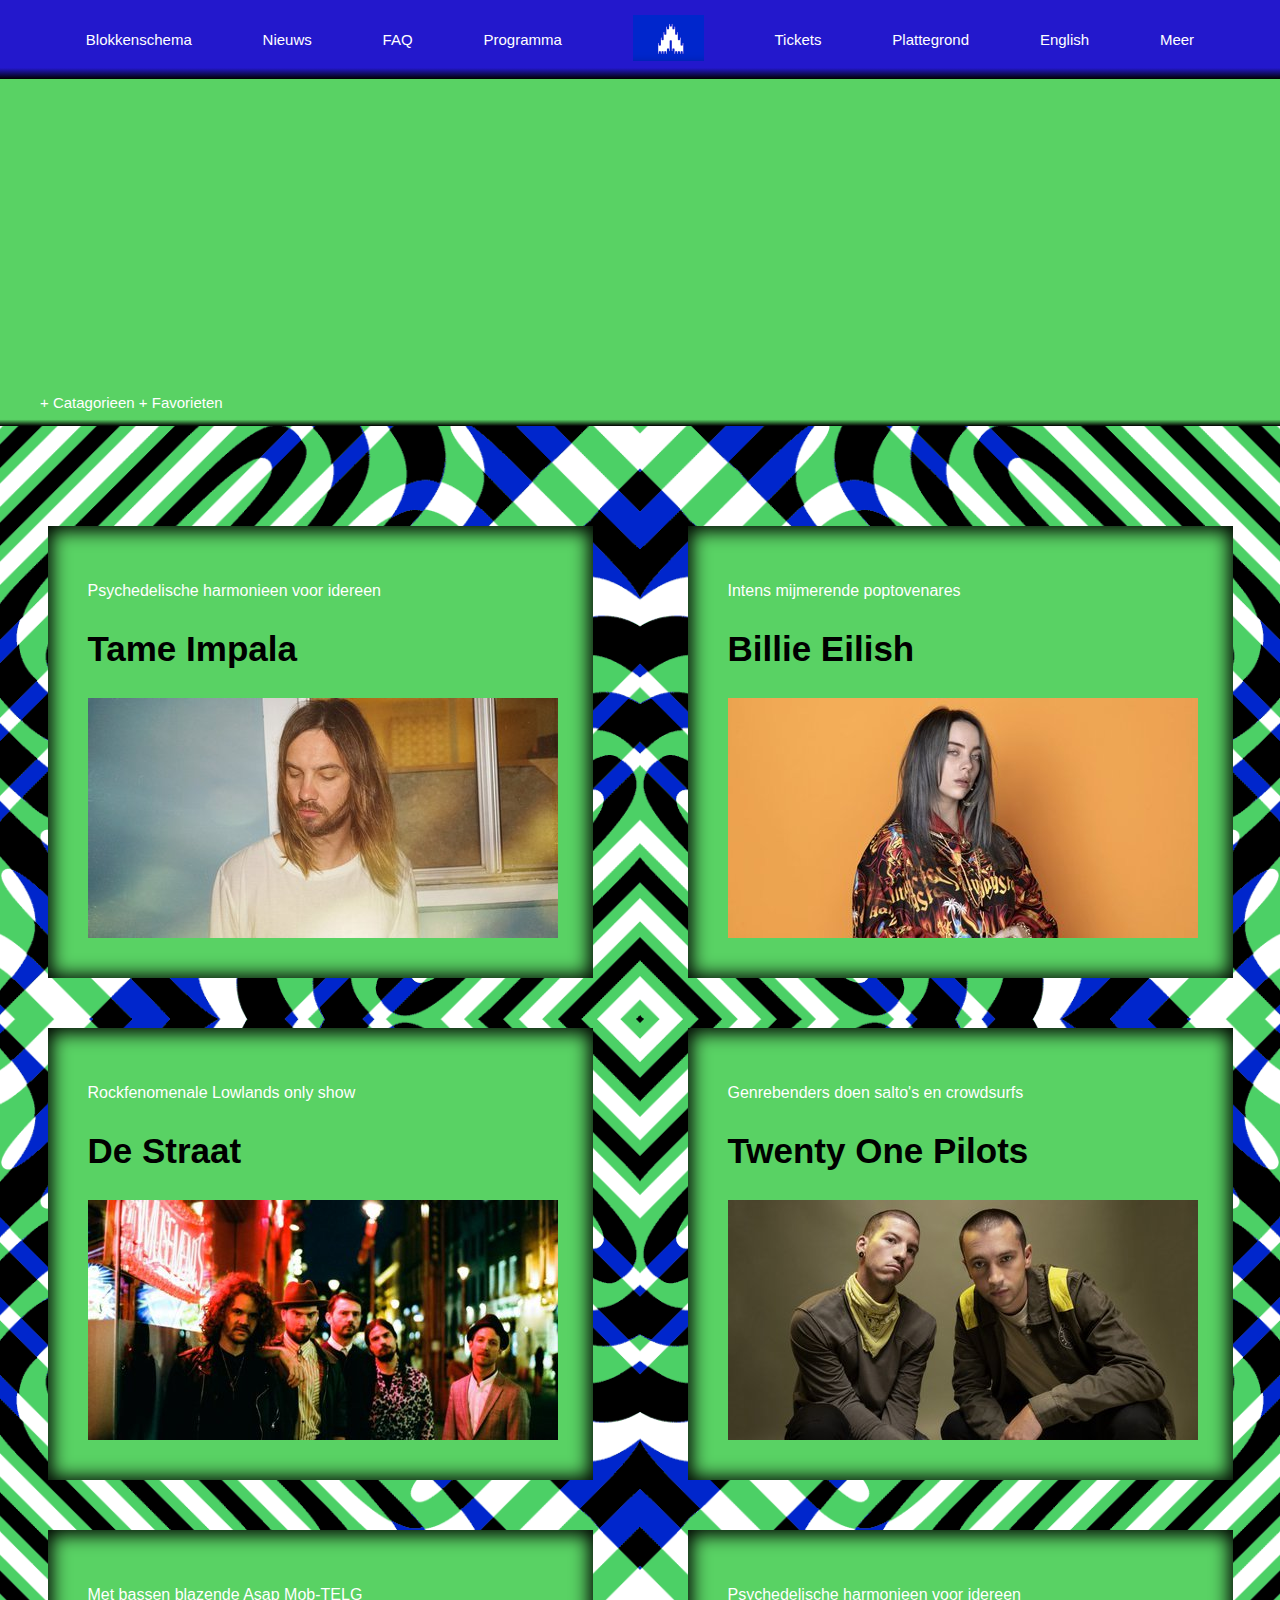
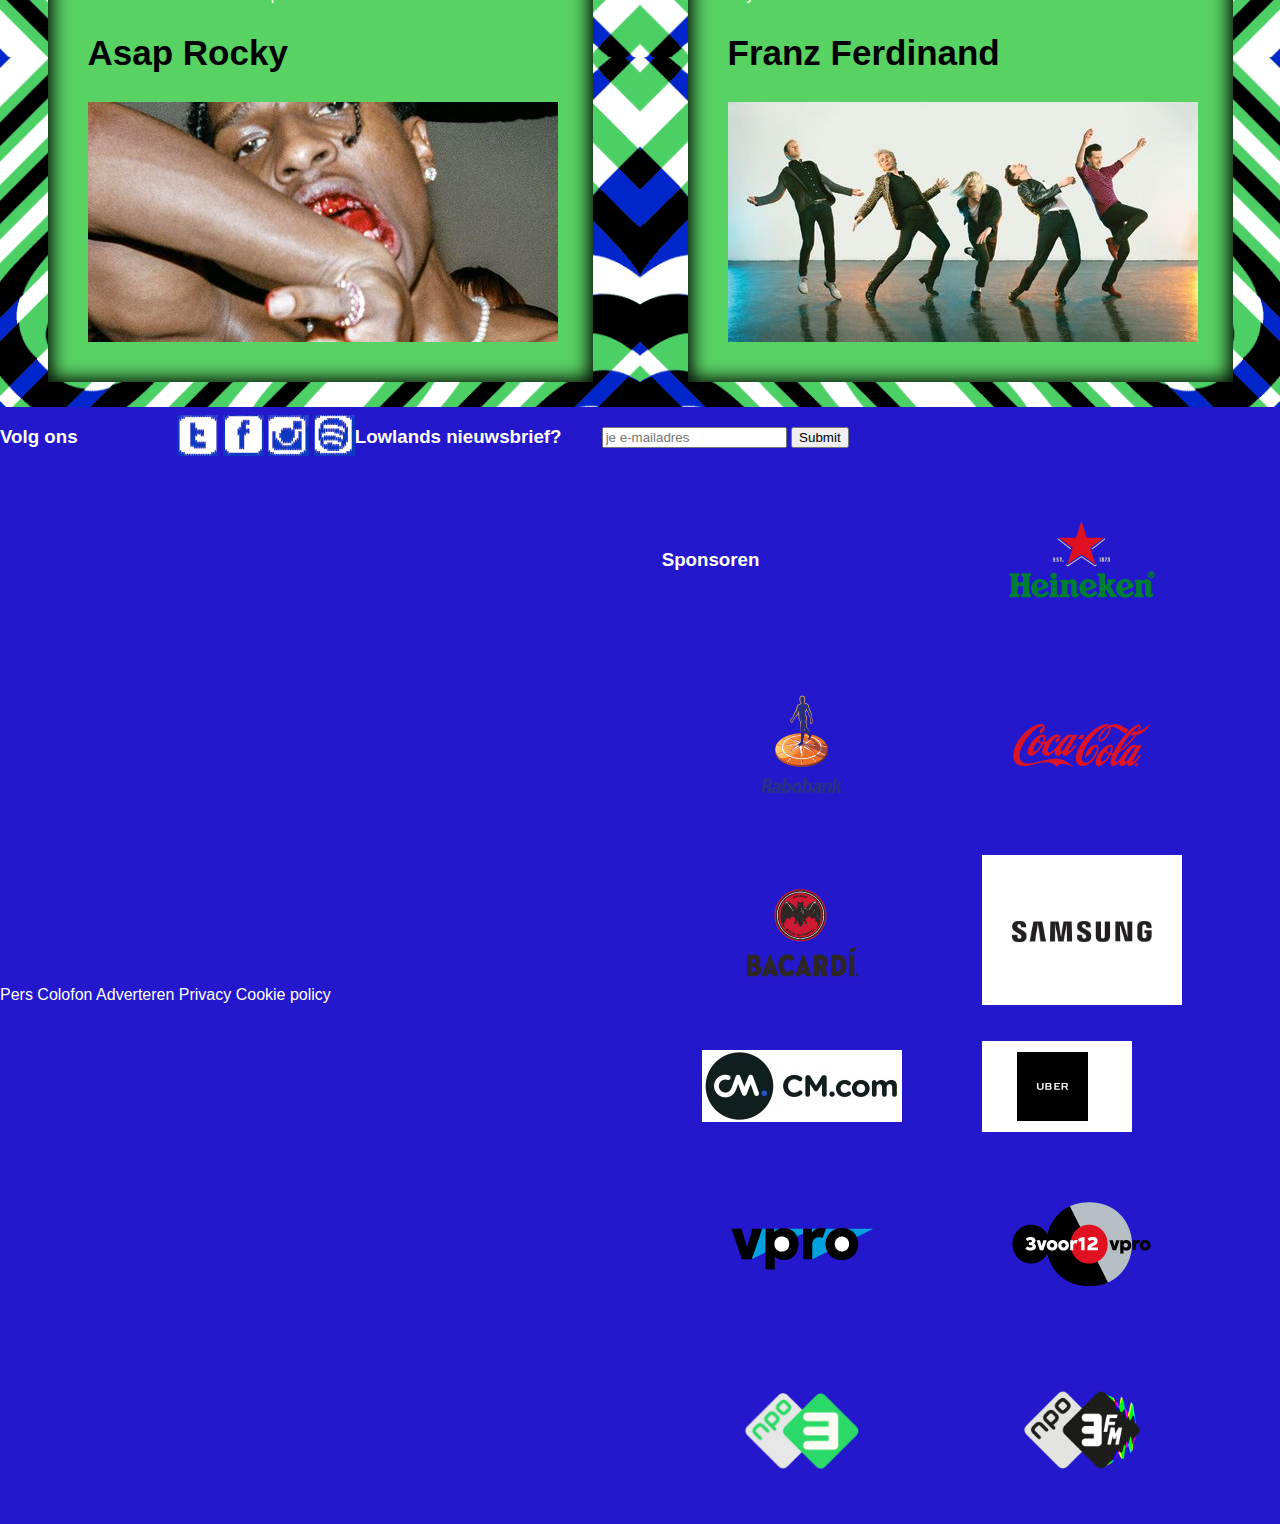
==== index.html @ 319c8a41 "Lowlands" ====
<!DOCTYPE html>
<html>

<head>
    <meta name="viewport" content="width=device=width, initial-scale=1">
    <meta charset="utf-8">
    <link rel="icon" href="../images/favicon.gif" type="image/gif" sizes="16x16">
    <title>Lowlands 2019 | Programma</title>
    <link rel="stylesheet" href="../css/style.css">
</head>

<body>
    <header>
        <nav>
            <ul>
                <li><a href="#">Blokkenschema</a></li>
                <li><a href="#">Nieuws</a></li>
                <li><a href="#">FAQ</a></li>
                <li><a href="#">Programma</a></li>
                <li><img src="../images/ding.png"></li>
                <li><a href="#">Tickets</a></li>
                <li><a href="#">Plattegrond</a></li>
                <li><a href="#">English</a></li>
                <li><a href="#">Meer</a></li>
            </ul>
        </nav>
    </header>
    <main>
        <nav>
            <ul>
                <li><a href="#">+ Catagorieen</a></li>
                <li><a href="#">+ Favorieten</a></li>
            </ul>
        </nav>
        <section>
            <!--<h1>A Artiesten</h1> !-->
            <article>
                <p>Psychedelische harmonieen voor idereen</p>
                <h2>Tame Impala</h2>
                <img src="../images/artiesten/tame_impala.jpg"><a href="#"></a>
            </article>
            <article>
                <p>Intens mijmerende poptovenares</p>
                <h2>Billie Eilish</h2>
                <img src="../images/artiesten/billy_eilish.jpg"><a href="#"></a>
            </article>
            <article>
                <p>Rockfenomenale Lowlands only show</p>
                <h2>De Straat</h2>
                <img src="../images/artiesten/de_straat.jpg"><a href="#"></a>
            </article>
            <article>
                <p>Genrebenders doen salto's en crowdsurfs</p>
                <h2>Twenty One Pilots</h2>
                <img src="../images/artiesten/twenty_one_pilots.jpg"><a href="#"></a>
            </article>
            <article>
                <p>Met bassen blazende Asap Mob-TELG</p>
                <h2>Asap Rocky</h2>
                <img src="../images/artiesten/asap_rocky.jpg"><a href="#"></a>
            </article>
            <article>
                <p>Psychedelische harmonieen voor idereen</p>
                <h2>Franz Ferdinand</h2>
                <img src="../images/artiesten/franz_ferdinand.jpg"><a href="#"></a>
            </article>
        </section>
    </main>
    </section>
    <footer>
        <section>

            <h3>Volg ons</h3>

            <nav>
                <img src="../images/twitter.png" alt="twitter link">
                <img src="../images/facebook.png" alt="facebook link">
                <img src="../images/instagram.png" alt="instagram link">
                <img src="../images/spotify.png" alt="spotify link">
            </nav>
        </section>

        <section>
            <h3>Lowlands nieuwsbrief?</h3>

            <form>
                <input type="text" placeholder="je e-mailadres">
                <input type="submit">
            </form>
        </section>

        <section>
            <nav>
                <a href="#">Pers</a>
                <a href="#">Colofon</a>
                <a href="#">Adverteren</a>
                <a href="#">Privacy</a>
                <a href="#">Cookie policy</a>
            </nav>
        </section>

        <section>

            <h3>Sponsoren</h3>

            <figure><img src="../images/sponsors/heineken.png" alt="heineken logo"></figure>
            <figure><img src="../images/sponsors/rabo.png" alt="rabobank logo"></figure>
            <figure><img src="../images/sponsors/coca_cola.png" alt="coca cola logo"></figure>
            <figure><img src="../images/sponsors/bacardi.png" alt="bacardi logo"></figure>
            <figure><img src="../images/sponsors/samsung.png" alt="samsung logo"></figure>
            <figure><img src="../images/sponsors/cm.jpg" alt="cm logo"></figure>
            <figure><img src="../images/sponsors/uber.png" alt="uber logo"></figure>
            <figure><img src="../images/sponsors/vpro.png" alt="vpro logo"></figure>
            <figure><img src="../images/sponsors/3voor12.png" alt="3voor12 logo"></figure>
            <figure><img src="../images/sponsors/npo3.png" alt="npo3 logo"></figure>
            <figure><img src="../images/sponsors/npo3fm.png" alt="npo3fm logo"></figure>
        </section>
    </footer>
</body>

</html>
---- css/style.css ----
@font-face {
    font-family: solid;
    src: url('../fonts/solid.ttf');
}

body {
    font-family: 'solid', sans-serif;
    font-weight: 300;
    margin: 0;
    background-image: url('../images/gigg.gif');
    background-size: 100%;
    background-repeat: no-repeat;
    background-color: rgb(89, 210, 100);
}

header ul {
    font-size: 15px;
    display: flex;
    align-items: center;
    justify-content: space-evenly;
    background-color: rgb(35, 24, 204);
    background: linear-gradient(0deg, rgba(0, 0, 0, 1) 0%, rgba(35, 24, 204, 1) 14%);
    padding: 1em;
    margin: 0;
    margin-bottom: 20em;
}

main nav {
    font-size: 15px;
    background-color: rgb(89, 210, 100);
    background: linear-gradient(0deg, rgba(0, 0, 0, 1) 0%, rgb(89, 210, 100) 14%);
    display: flex;
    align-items: center;
    margin-bottom: 5em;

}


main a:hover {
    color: rgb(35, 24, 204);
}

a {
    color: white;
    text-decoration: none;
}

a:hover {
    color: rgb(89, 210, 100)
}

li {
    display: inline-block;
}

main {
    background-image: url(../images/background-section.png);
    background-size: 100%;
    background-repeat: repeat;
}

section {
    display: grid;
    grid-template-columns: 3fr 3fr;
    align-items: center;

}

article {
    flex: 30%;
    background-color: rgb(89, 210, 100);
    box-shadow: inset 0px 1px 18px 4px rgba(0, 0, 0, 1);
    padding: 40px 105px 40px 40px;
    margin: 25px auto;
    max-width: 400px;
}

article p {
    color: white;
}

article h2 {
    font-size: 35px;
}

article:hover {
    background-color: rgb(35, 24, 204);
    background-size: 400%;
    background-repeat: no-repeat;
    color: red;
}

section article img {
    max-width: 500px;
    display: flex;
    align-items: flex-start;
}

footer {
    background-color: rgb(35, 24, 204);
    display: flex;
    align-items: center;
    flex-wrap: wrap;
    color: white;
}
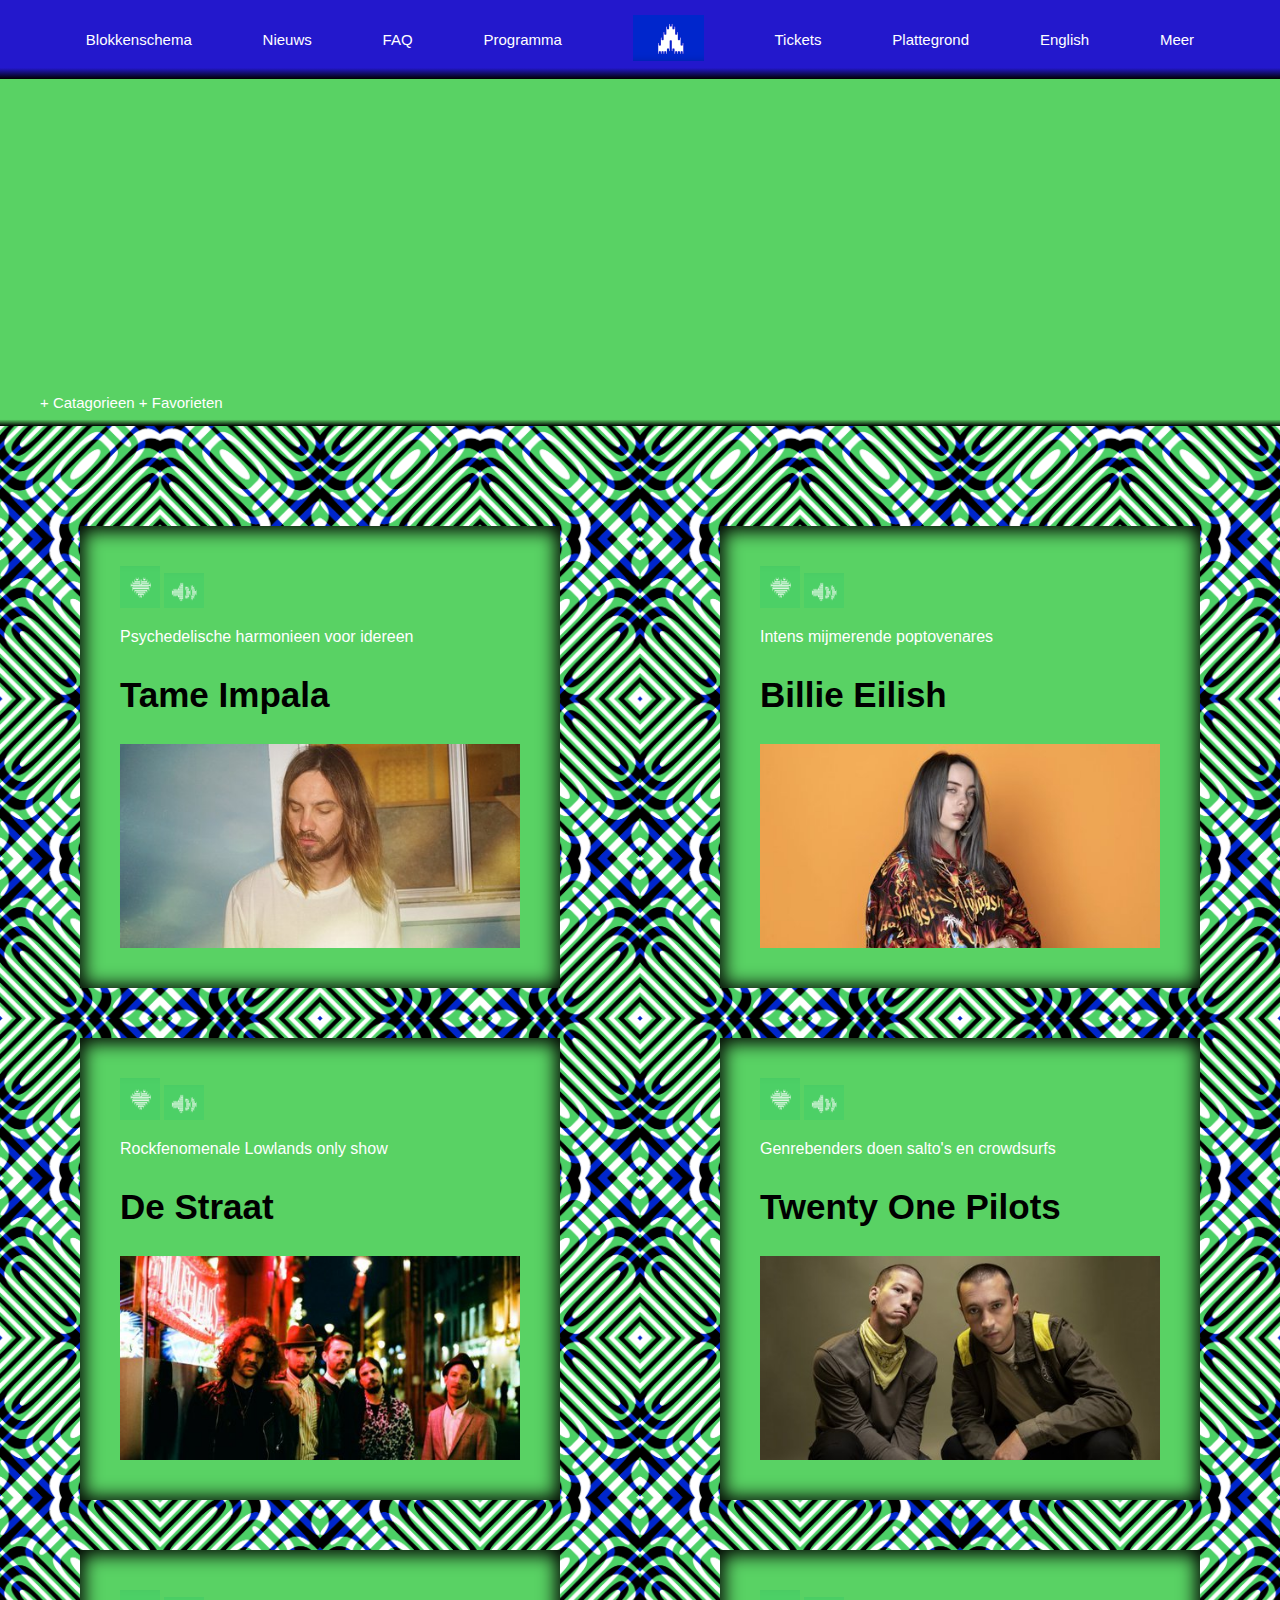
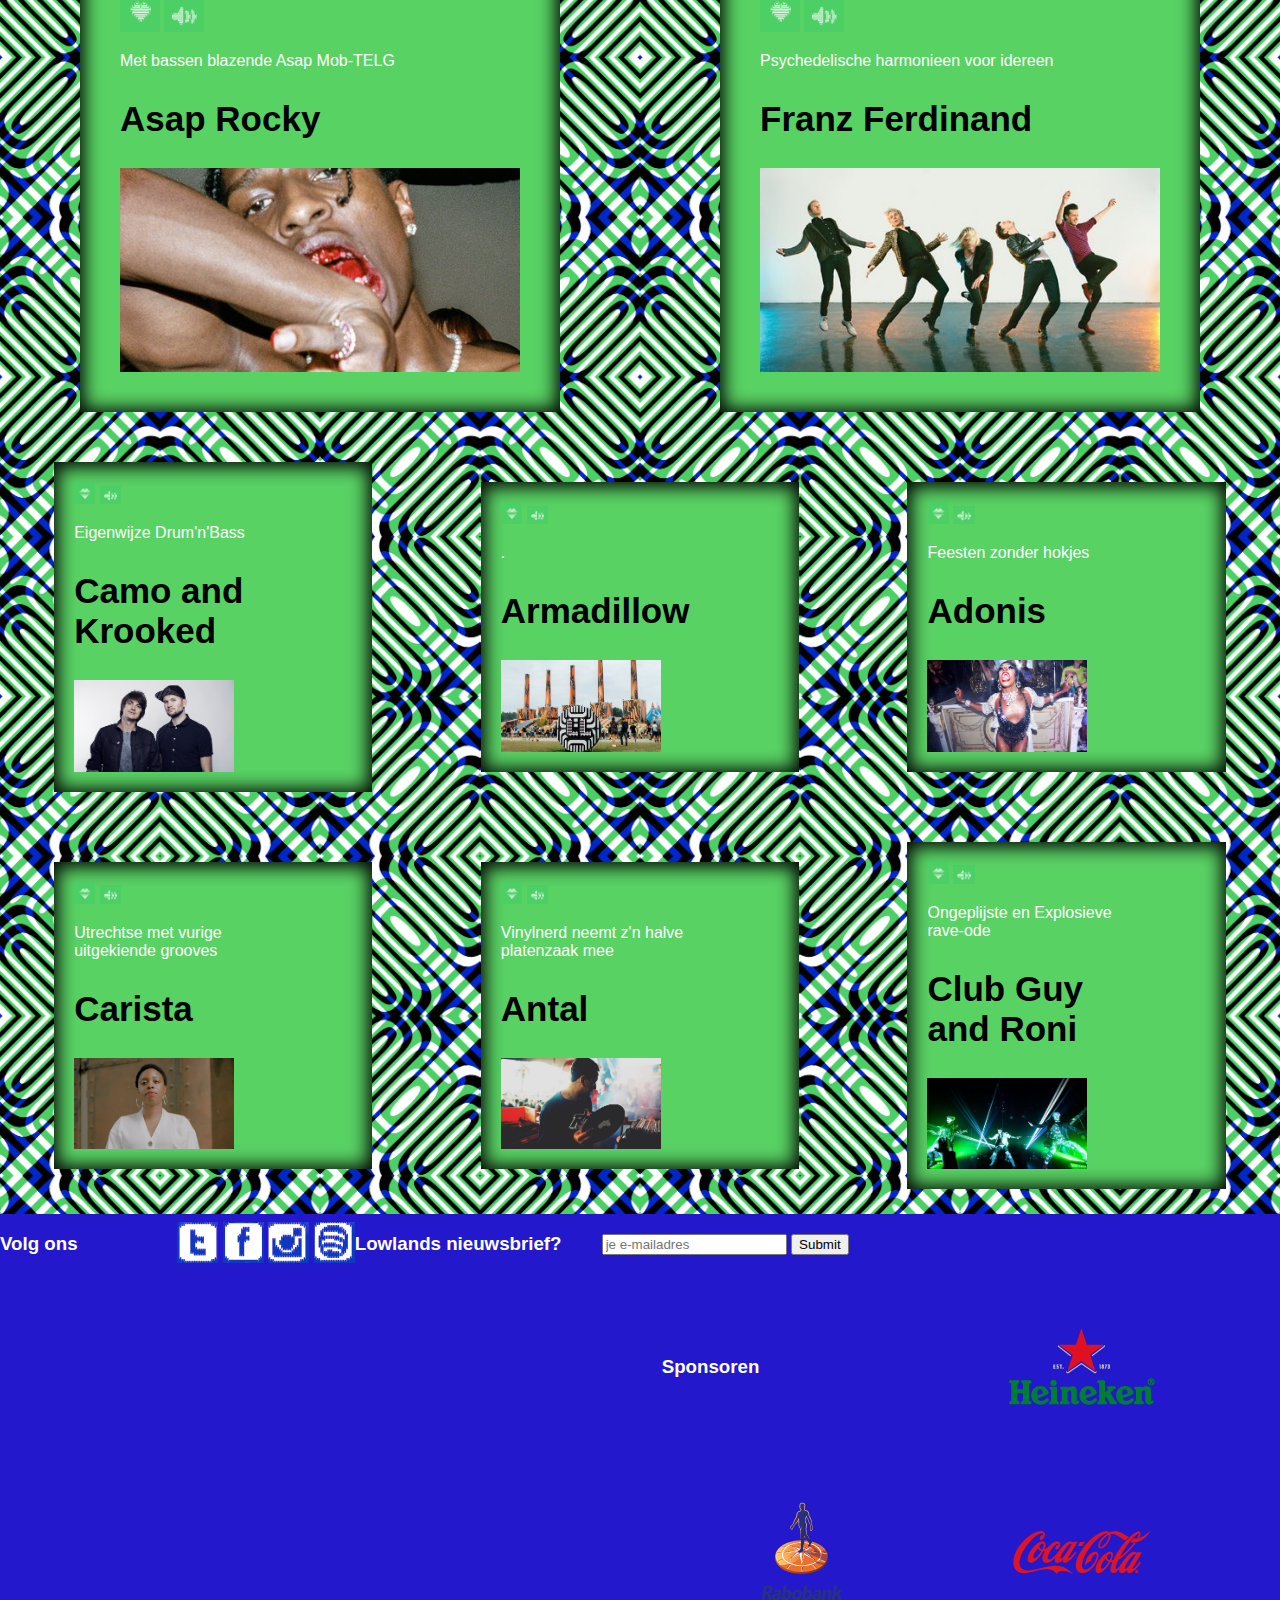
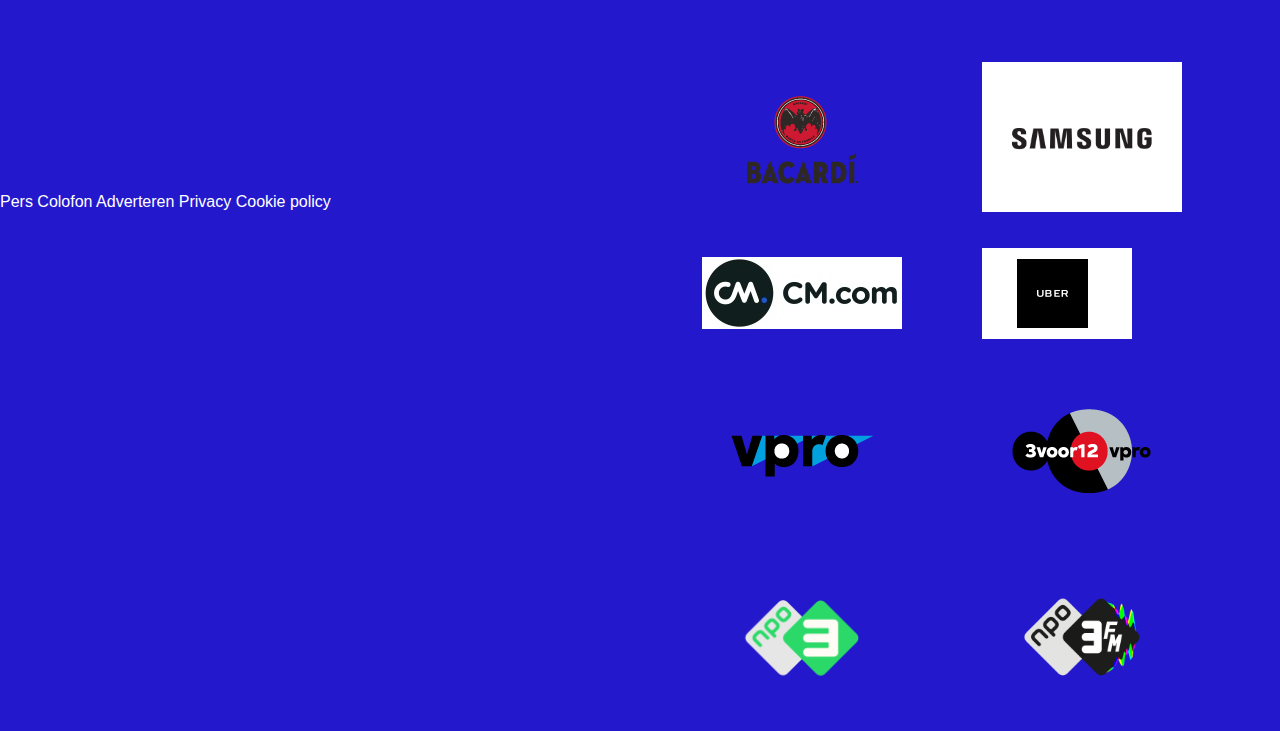
==== commit 0589deff: "lowlands" ====
--- a/index.html
+++ b/index.html
@@ -1,5 +1,5 @@
 <!DOCTYPE html>
-<html>
+<html lang="nl">
 
 <head>
     <meta name="viewport" content="width=device=width, initial-scale=1">
@@ -17,7 +17,7 @@
                 <li><a href="#">Nieuws</a></li>
                 <li><a href="#">FAQ</a></li>
                 <li><a href="#">Programma</a></li>
-                <li><img src="../images/ding.png"></li>
+                <li><img src="../images/ding.png" alt="home button"></li>
                 <li><a href="#">Tickets</a></li>
                 <li><a href="#">Plattegrond</a></li>
                 <li><a href="#">English</a></li>
@@ -35,38 +35,94 @@
         <section>
             <!--<h1>A Artiesten</h1> !-->
             <article>
+                <img class="icoon" src="../images/hartje.png" alt="favorieten icoon">
+                <img class="icoon_muziek" src="../images/volume.png" alt="volume icoon">
                 <p>Psychedelische harmonieen voor idereen</p>
                 <h2>Tame Impala</h2>
-                <img src="../images/artiesten/tame_impala.jpg"><a href="#"></a>
+                <img class="programma_img" src="../images/artiesten/tame_impala.jpg" alt="Tame Impala"><a href="#"></a>
             </article>
             <article>
+                <img class="icoon" src="../images/hartje.png" alt="favorieten icoon">
+                <img class="icoon_muziek" src="../images/volume.png" alt="volume icoon">
                 <p>Intens mijmerende poptovenares</p>
                 <h2>Billie Eilish</h2>
-                <img src="../images/artiesten/billy_eilish.jpg"><a href="#"></a>
+                <img class="programma_img" src="../images/artiesten/billy_eilish.jpg" alt="Billie Eilish"><a href="#"></a>
             </article>
             <article>
+                <img class="icoon" src="../images/hartje.png" alt="favorieten icoon">
+                <img class="icoon_muziek" src="../images/volume.png" alt="volume icoon">
                 <p>Rockfenomenale Lowlands only show</p>
                 <h2>De Straat</h2>
-                <img src="../images/artiesten/de_straat.jpg"><a href="#"></a>
+                <img class="programma_img" src="../images/artiesten/de_straat.jpg" alt="De Straat"><a href="#"></a>
             </article>
             <article>
+                <img class="icoon" src="../images/hartje.png" alt="favorieten icoon">
+                <img class="icoon_muziek" src="../images/volume.png" alt="volume icoon">
                 <p>Genrebenders doen salto's en crowdsurfs</p>
                 <h2>Twenty One Pilots</h2>
-                <img src="../images/artiesten/twenty_one_pilots.jpg"><a href="#"></a>
+                <img class="programma_img" src="../images/artiesten/twenty_one_pilots.jpg" alt="21 Pilots"><a href="#"></a>
             </article>
             <article>
+                <img class="icoon" src="../images/hartje.png" alt="favorieten icoon">
+                <img class="icoon_muziek" src="../images/volume.png" alt="volume icoon">
                 <p>Met bassen blazende Asap Mob-TELG</p>
                 <h2>Asap Rocky</h2>
-                <img src="../images/artiesten/asap_rocky.jpg"><a href="#"></a>
+                <img class="programma_img" src="../images/artiesten/asap_rocky.jpg" alt="Asap Rocky"><a href="#"></a>
             </article>
             <article>
+                <img class="icoon" src="../images/hartje.png" alt="favorieten icoon">
+                <img class="icoon_muziek" src="../images/volume.png" alt="volume icoon">
                 <p>Psychedelische harmonieen voor idereen</p>
                 <h2>Franz Ferdinand</h2>
-                <img src="../images/artiesten/franz_ferdinand.jpg"><a href="#"></a>
+                <img class="programma_img" src="../images/artiesten/franz_ferdinand.jpg" alt="Franz Ferdinand"><a href="#"></a>
+            </article>
+        </section>
+
+        <section class="section2">
+            <article class="artiesten2">
+                <img class="icoon" src="../images/hartje.png" alt="favorieten icoon">
+                <img class="icoon_muziek" src="../images/volume.png" alt="volume icoon">
+                <p>Eigenwijze Drum'n'Bass</p>
+                <h2>Camo and Krooked</h2>
+                <img class="programma_img2" src="../images/artiesten/download.jpg" alt="Camo and Krooked"><a href="#"></a>
+            </article>
+            <article class="artiesten2">
+                <img class="icoon" src="../images/hartje.png" alt="favorieten icoon">
+                <img class="icoon_muziek" src="../images/volume.png" alt="volume icoon">
+                <p>.</p>
+                <h2>Armadillow</h2>
+                <img class="programma_img2" src="../images/artiesten/download%20copy%202.jpg" alt="Armadillow"><a href="#"></a>
+            </article>
+            <article class="artiesten2">
+                <img class="icoon" src="../images/hartje.png" alt="favorieten icoon">
+                <img class="icoon_muziek" src="../images/volume.png" alt="volume icoon">
+                <p>Feesten zonder hokjes</p>
+                <h2>Adonis</h2>
+                <img class="programma_img2" src="../images/artiesten/download%20copy%203.jpg" alt="Adonis"><a href="#"></a>
+            </article>
+            <article class="artiesten2">
+                <img class="icoon" src="../images/hartje.png" alt="favorieten icoon">
+                <img class="icoon_muziek" src="../images/volume.png" alt="volume icoon">
+                <p>Utrechtse met vurige uitgekiende grooves</p>
+                <h2>Carista</h2>
+                <img class="programma_img2" src="../images/artiesten/download%20copy%204.jpg" alt="Carista"><a href="#"></a>
+            </article>
+            <article class="artiesten2">
+                <img class="icoon" src="../images/hartje.png" alt="favorieten icoon">
+                <img class="icoon_muziek" src="../images/volume.png" alt="volume icoon">
+                <p>Vinylnerd neemt z'n halve platenzaak mee</p>
+                <h2>Antal</h2>
+                <img class="programma_img2" src="../images/artiesten/download%20copy.jpg" alt="Antal"><a href="#"></a>
+            </article>
+            <article class="artiesten2">
+                <img class="icoon" src="../images/hartje.png" alt="favorieten icoon">
+                <img class="icoon_muziek" src="../images/volume.png" alt="volume icoon">
+                <p>Ongeplijste en Explosieve rave-ode</p>
+                <h2>Club Guy and Roni</h2>
+                <img class="programma_img2" src="../images/artiesten/download-1.jpg" alt="Club guy and Roni"><a href="#"></a>
             </article>
         </section>
     </main>
-    </section>
     <footer>
         <section>
 
--- a/css/style.css
+++ b/css/style.css
@@ -55,7 +55,7 @@
 
 main {
     background-image: url(../images/background-section.png);
-    background-size: 100%;
+    background-size: 25%;
     background-repeat: repeat;
 }
 
@@ -70,7 +70,7 @@
     flex: 30%;
     background-color: rgb(89, 210, 100);
     box-shadow: inset 0px 1px 18px 4px rgba(0, 0, 0, 1);
-    padding: 40px 105px 40px 40px;
+    padding: 40px 40px 40px 40px;
     margin: 25px auto;
     max-width: 400px;
 }
@@ -90,10 +90,39 @@
     color: red;
 }
 
-section article img {
-    max-width: 500px;
+.programma_img {
+    max-width: 100%;
     display: flex;
     align-items: flex-start;
+}
+
+.icoon {
+    max-width: 10%
+}
+
+.icoon_muziek {
+    max-width: 10%;
+}
+
+.section2 {
+    display: grid;
+    grid-template-columns: 2fr 2fr 2fr;
+    align-items: center;
+}
+
+.artiesten2 {
+    flex: 30%;
+    background-color: rgb(89, 210, 100);
+    box-shadow: inset 0px 1px 18px 4px rgba(0, 0, 0, 1);
+    padding: 20px 85px 20px 20px;
+    margin: 25px auto;
+    max-width: 50%;
+}
+
+.programma_img2 {
+    max-width: 75%;
+    display: flex;
+    align-items: center;
 }
 
 footer {
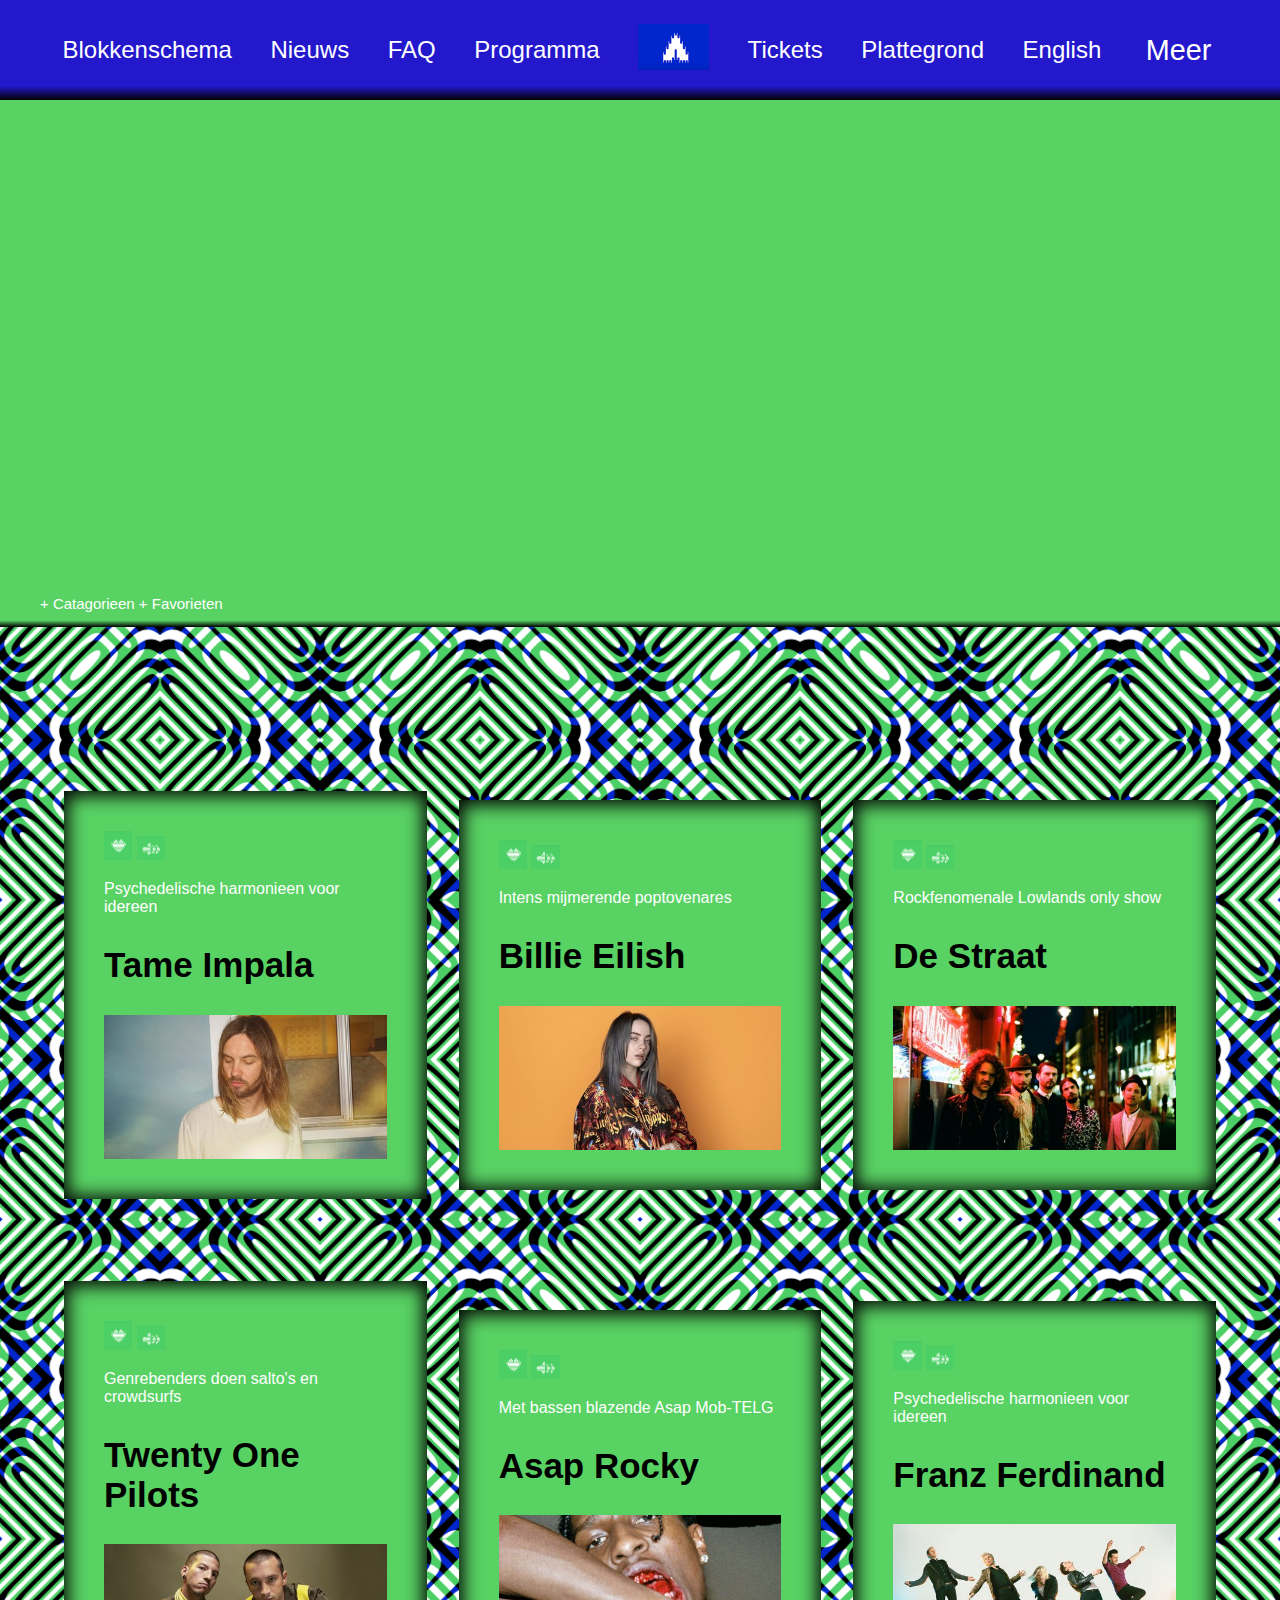
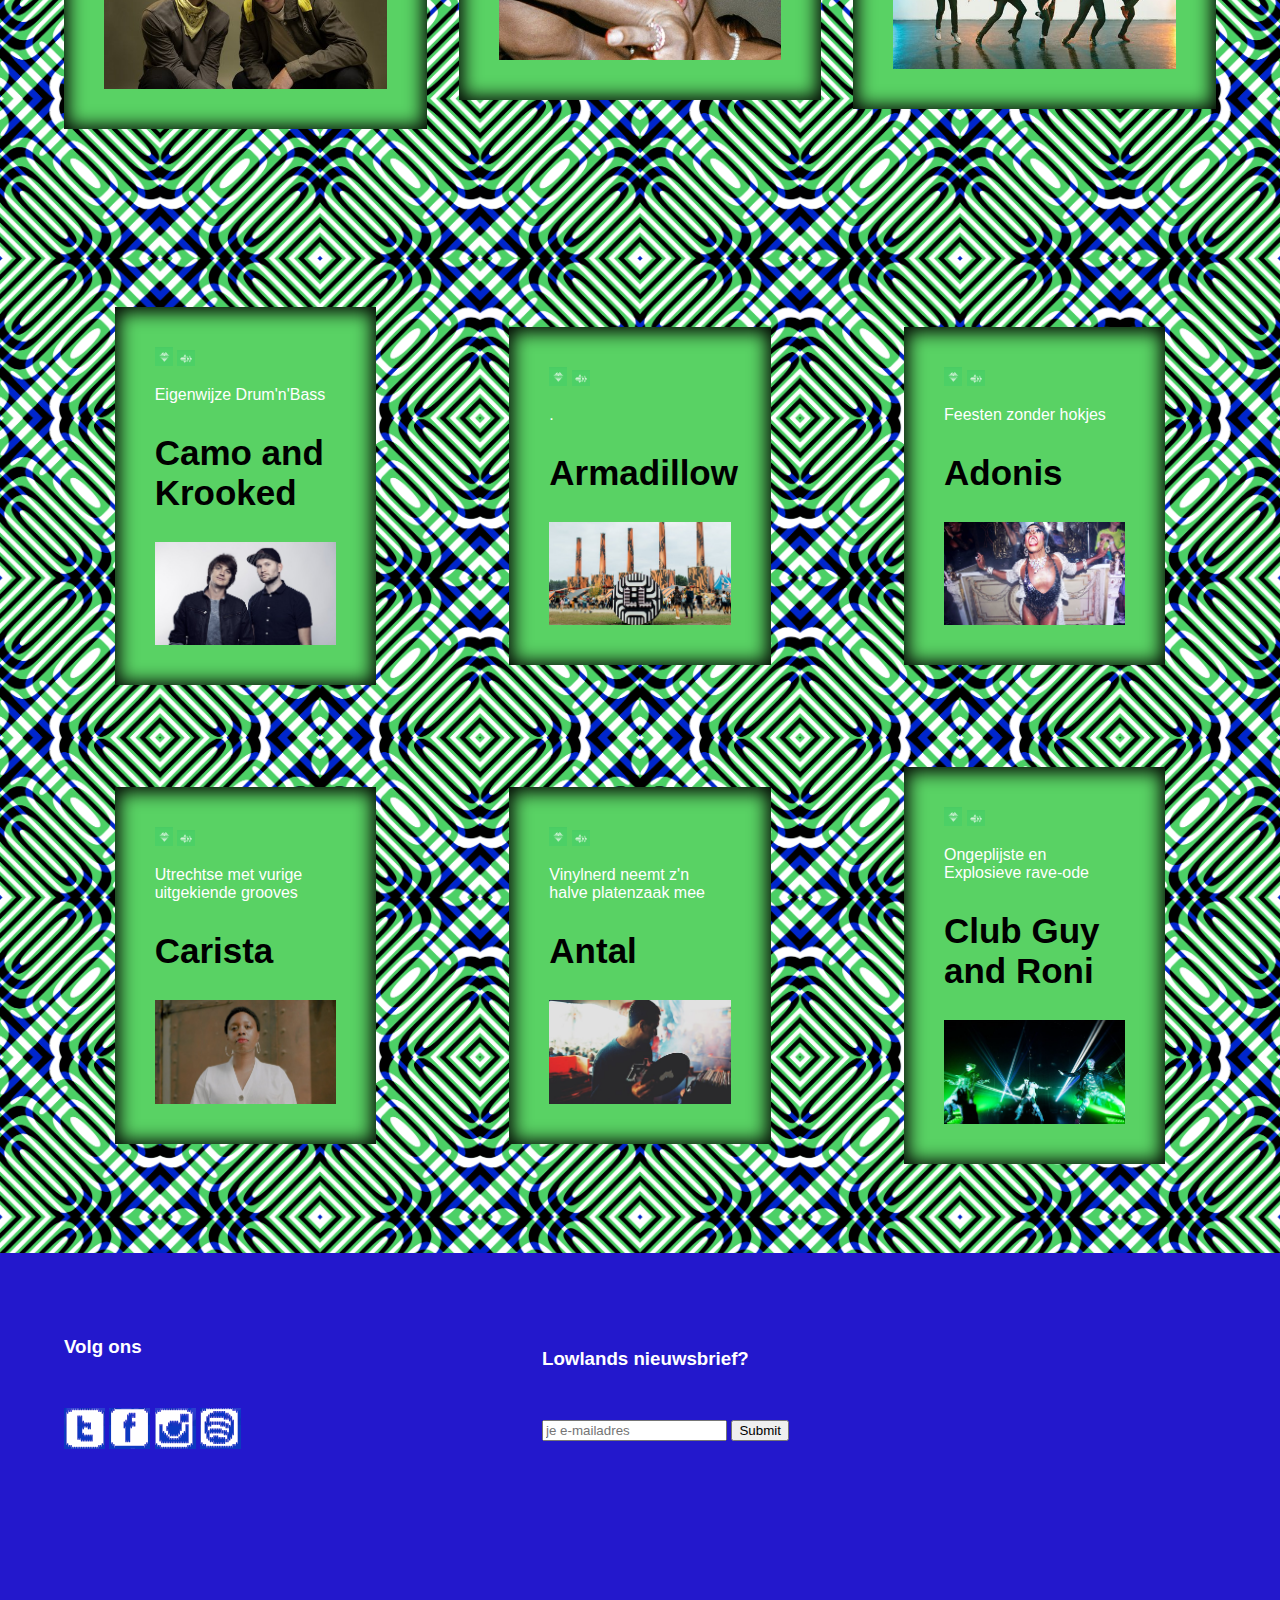
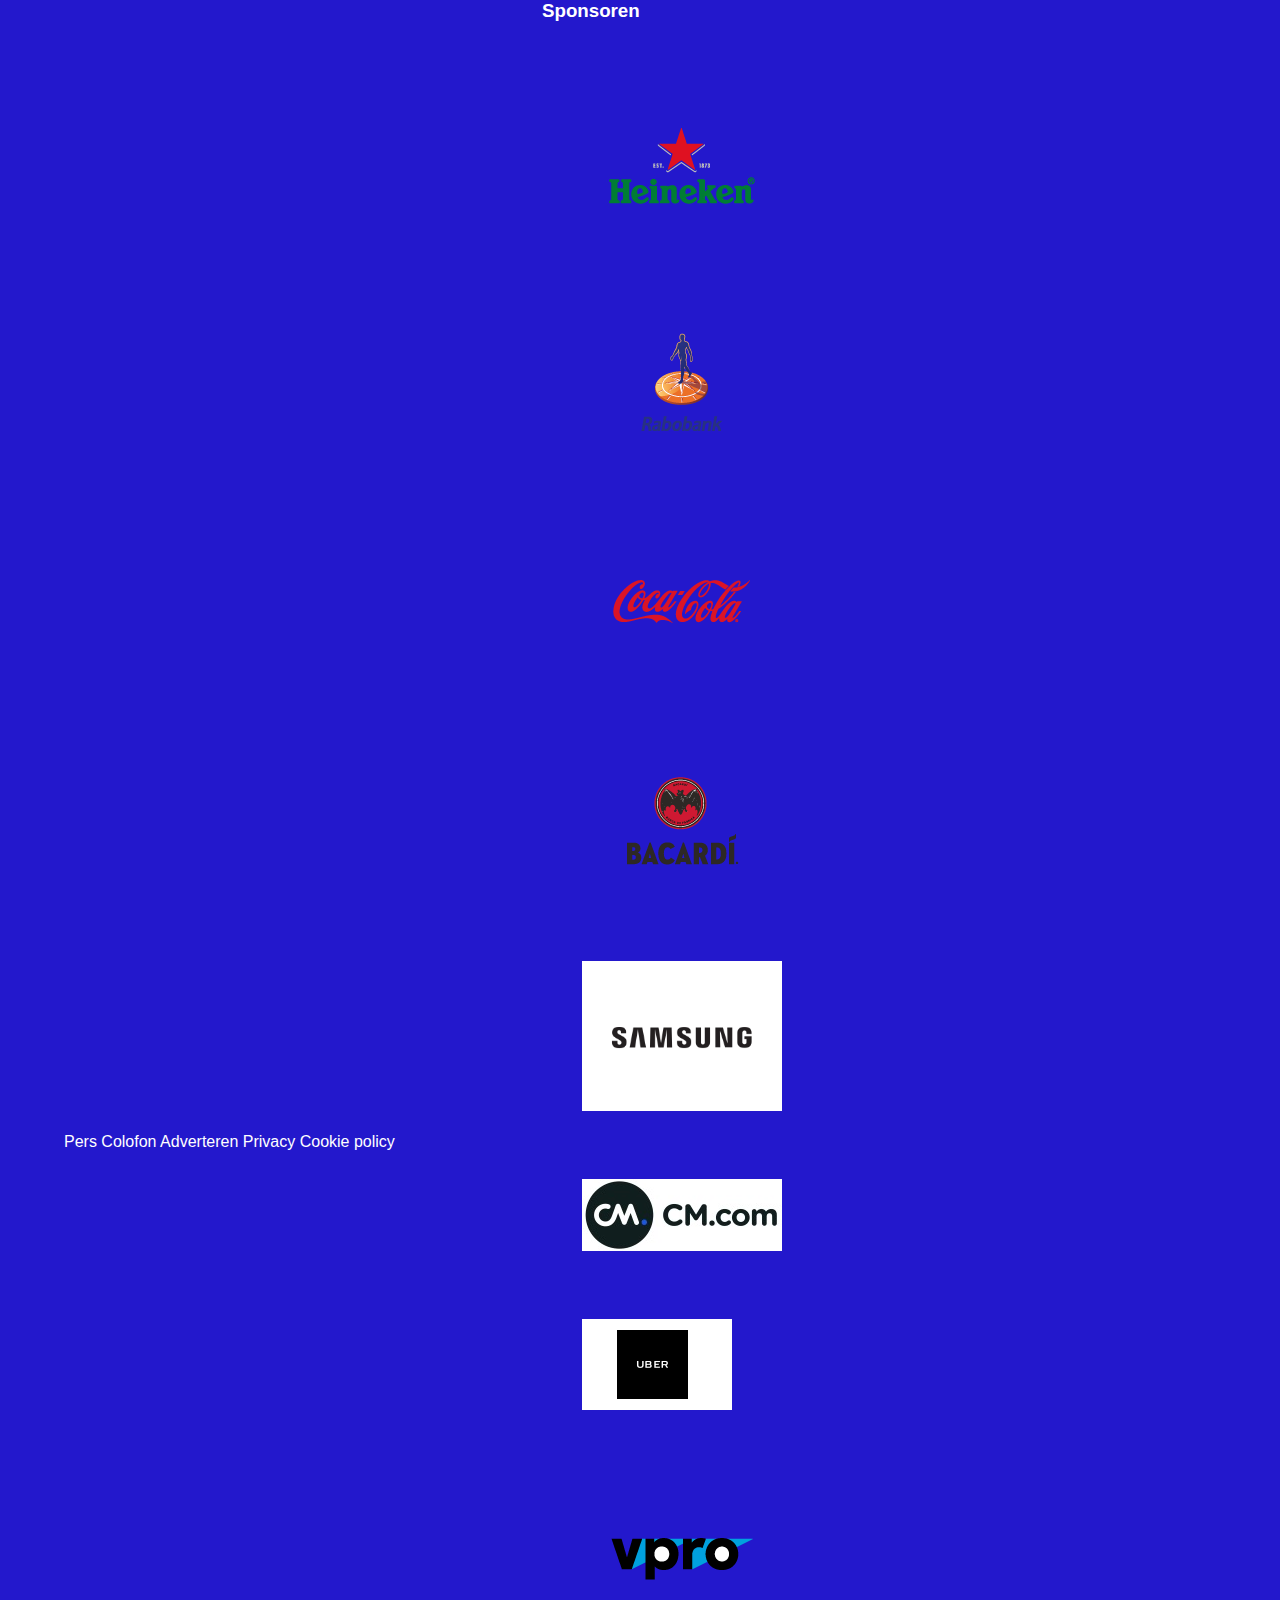
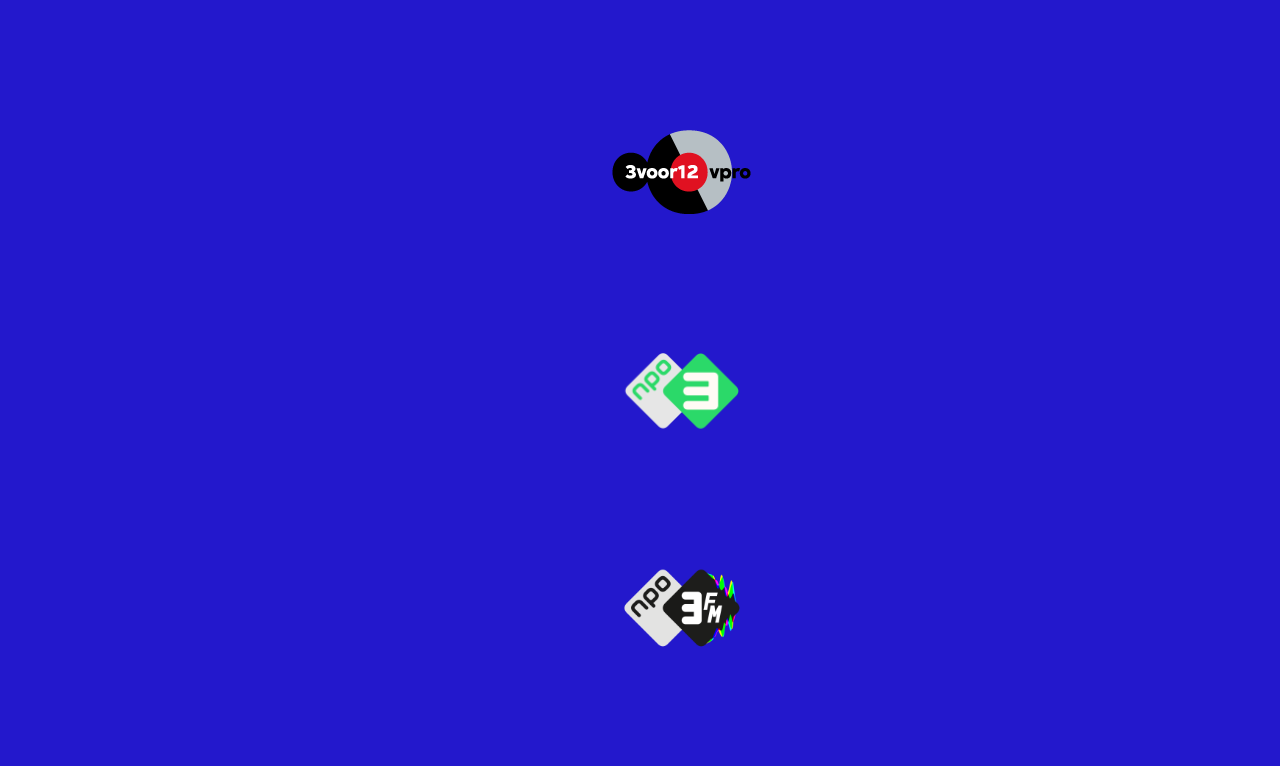
==== commit 1742a88d: "gud" ====
--- a/index.html
+++ b/index.html
@@ -21,7 +21,19 @@
                 <li><a href="#">Tickets</a></li>
                 <li><a href="#">Plattegrond</a></li>
                 <li><a href="#">English</a></li>
-                <li><a href="#">Meer</a></li>
+                <button id="mobile_btn">Meer</button>
+            </ul>
+        </nav>
+        <nav>
+            <ul>
+                <li><a href="#">Achtergrond</a></li>
+                <li><a href="#">Grean and Clean</a></li>
+                <li><a href="#">Over Lowlands</a></li>
+                <p>Blijf op de hoogte!</p>
+                <li><img src="../images/twitter.png" alt="twitter button"></li>
+                <li><img src="../images/facebook.png" alt="facebook button"></li>
+                <li><img src="../images/instagram.png" alt="instagram button"></li>
+                <li><img src="../images/spotify.png" alt="spotify button"></li>
             </ul>
         </nav>
     </header>
@@ -152,6 +164,7 @@
                 <a href="#">Adverteren</a>
                 <a href="#">Privacy</a>
                 <a href="#">Cookie policy</a>
+
             </nav>
         </section>
 
@@ -172,6 +185,7 @@
             <figure><img src="../images/sponsors/npo3fm.png" alt="npo3fm logo"></figure>
         </section>
     </footer>
+    <script src="../js/script.js"></script>
 </body>
 
 </html>
--- a/css/style.css
+++ b/css/style.css
@@ -13,8 +13,8 @@
     background-color: rgb(89, 210, 100);
 }
 
-header ul {
-    font-size: 15px;
+header nav:nth-child(1) ul {
+    font-size: 1.5em;
     display: flex;
     align-items: center;
     justify-content: space-evenly;
@@ -40,13 +40,23 @@
     color: rgb(35, 24, 204);
 }
 
+nav p {
+    color: white;
+    font-size: 30px
+}
+
 a {
     color: white;
     text-decoration: none;
 }
 
 a:hover {
-    color: rgb(89, 210, 100)
+    color: rgb(89, 210, 100);
+
+}
+
+button:hover {
+    color: rgb(89, 210, 100);
 }
 
 li {
@@ -61,9 +71,10 @@
 
 section {
     display: grid;
-    grid-template-columns: 3fr 3fr;
+    grid-template-columns: repeat(auto-fill, minmax(350px, 3fr));
     align-items: center;
-
+    grid-gap: 2em;
+    padding: 5vw;
 }
 
 article {
@@ -106,7 +117,7 @@
 
 .section2 {
     display: grid;
-    grid-template-columns: 2fr 2fr 2fr;
+    grid-template-columns: repeat(auto-fill, minmax(350px, 3fr));
     align-items: center;
 }
 
@@ -114,13 +125,13 @@
     flex: 30%;
     background-color: rgb(89, 210, 100);
     box-shadow: inset 0px 1px 18px 4px rgba(0, 0, 0, 1);
-    padding: 20px 85px 20px 20px;
+    padding: 40px;
     margin: 25px auto;
     max-width: 50%;
 }
 
 .programma_img2 {
-    max-width: 75%;
+    max-width: 100%;
     display: flex;
     align-items: center;
 }
@@ -132,3 +143,50 @@
     flex-wrap: wrap;
     color: white;
 }
+
+
+header nav:nth-child(2) {
+    display: flex;
+    align-items: center;
+    text-align: center;
+    flex-direction: column;
+    background-color: mediumblue;
+    height: 100vh;
+    width: 100vw;
+    position: absolute;
+    top: 0;
+    opacity: 0;
+    z-index: -1;
+}
+
+header nav:nth-child(2).show {
+    opacity: 0.9;
+    z-index: 999;
+}
+
+header nav:nth-child(2) ul {
+    margin-top: 10%;
+    display: flex;
+    flex-direction: column;
+}
+
+header nav:nth-child(2) li {
+
+    font-size: 4em;
+}
+
+
+
+header nav button {
+    font-family: 'solid', sans-serif;
+    background-color: Transparent;
+    background-repeat: no-repeat;
+    border: none;
+    font-size: 1.2em;
+    color: white;
+}
+
+#mobile_btn {
+    position: relative;
+    z-index: 999999;
+}
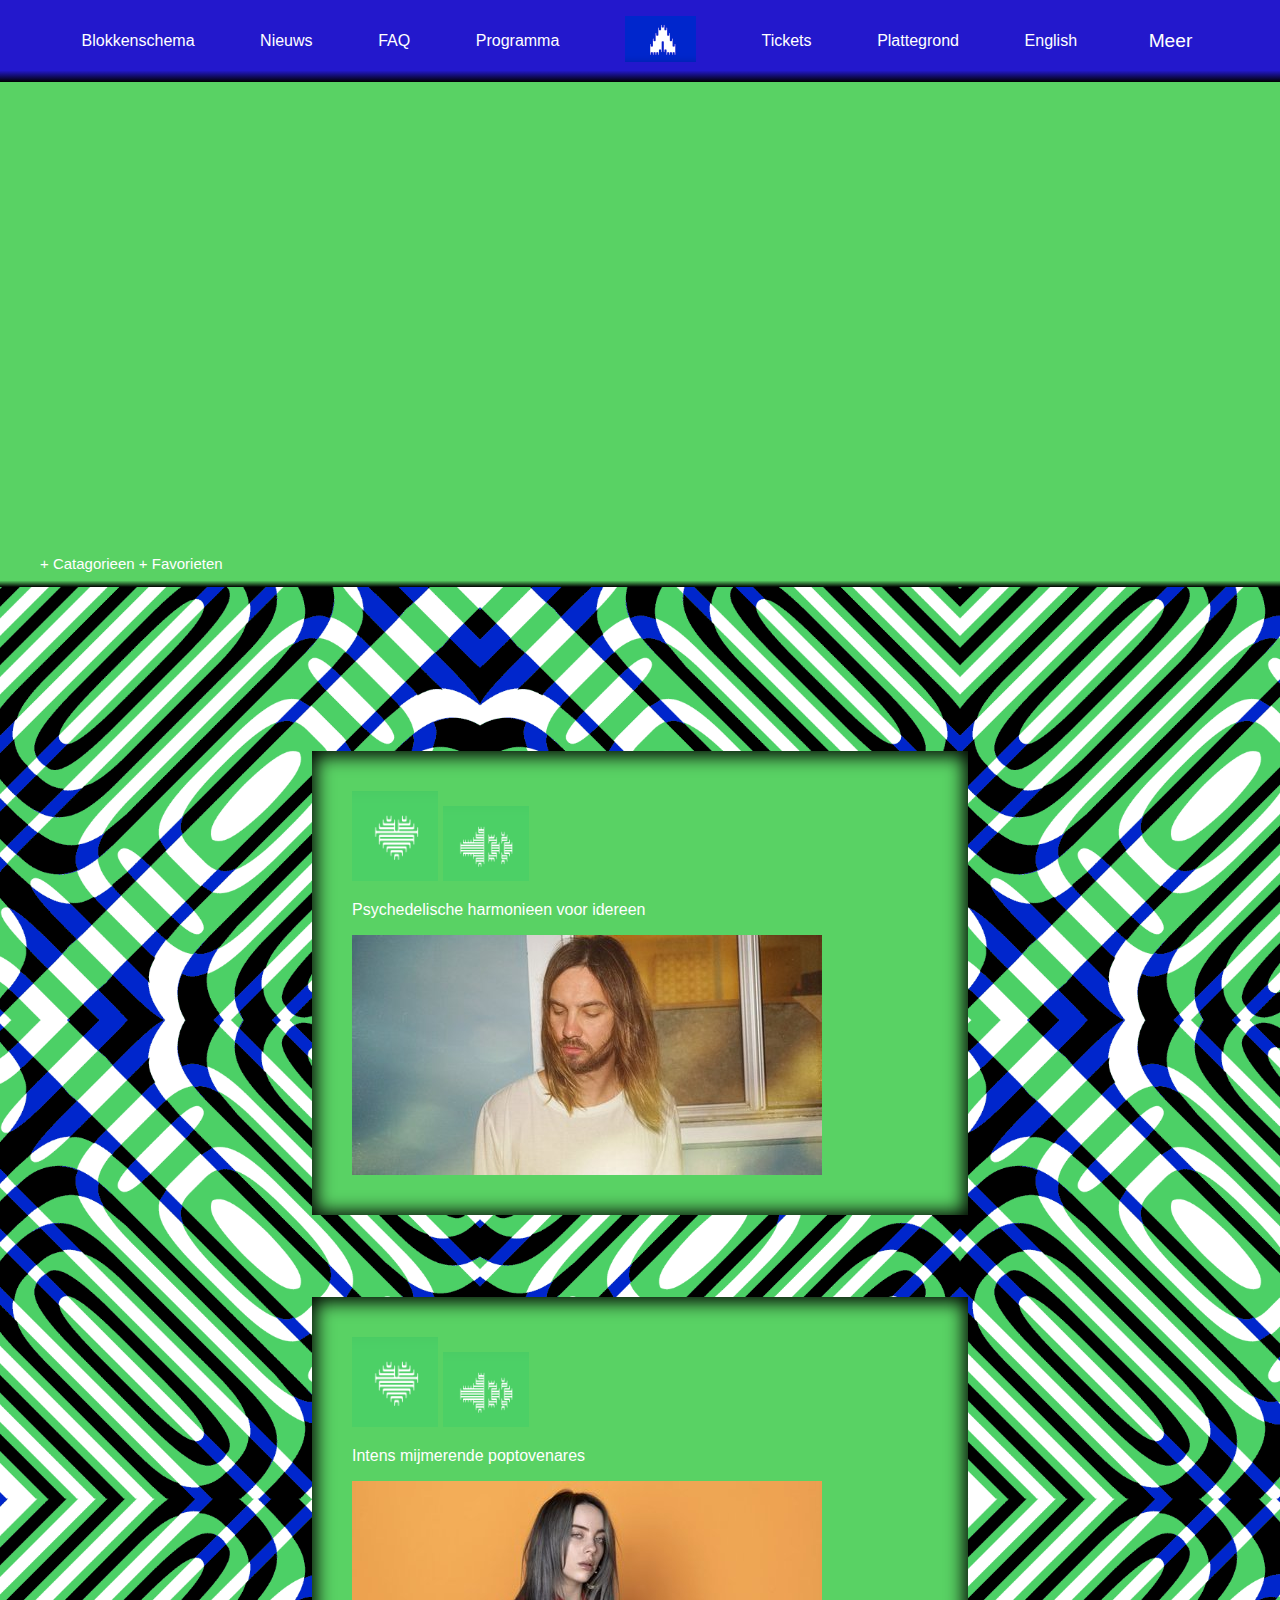
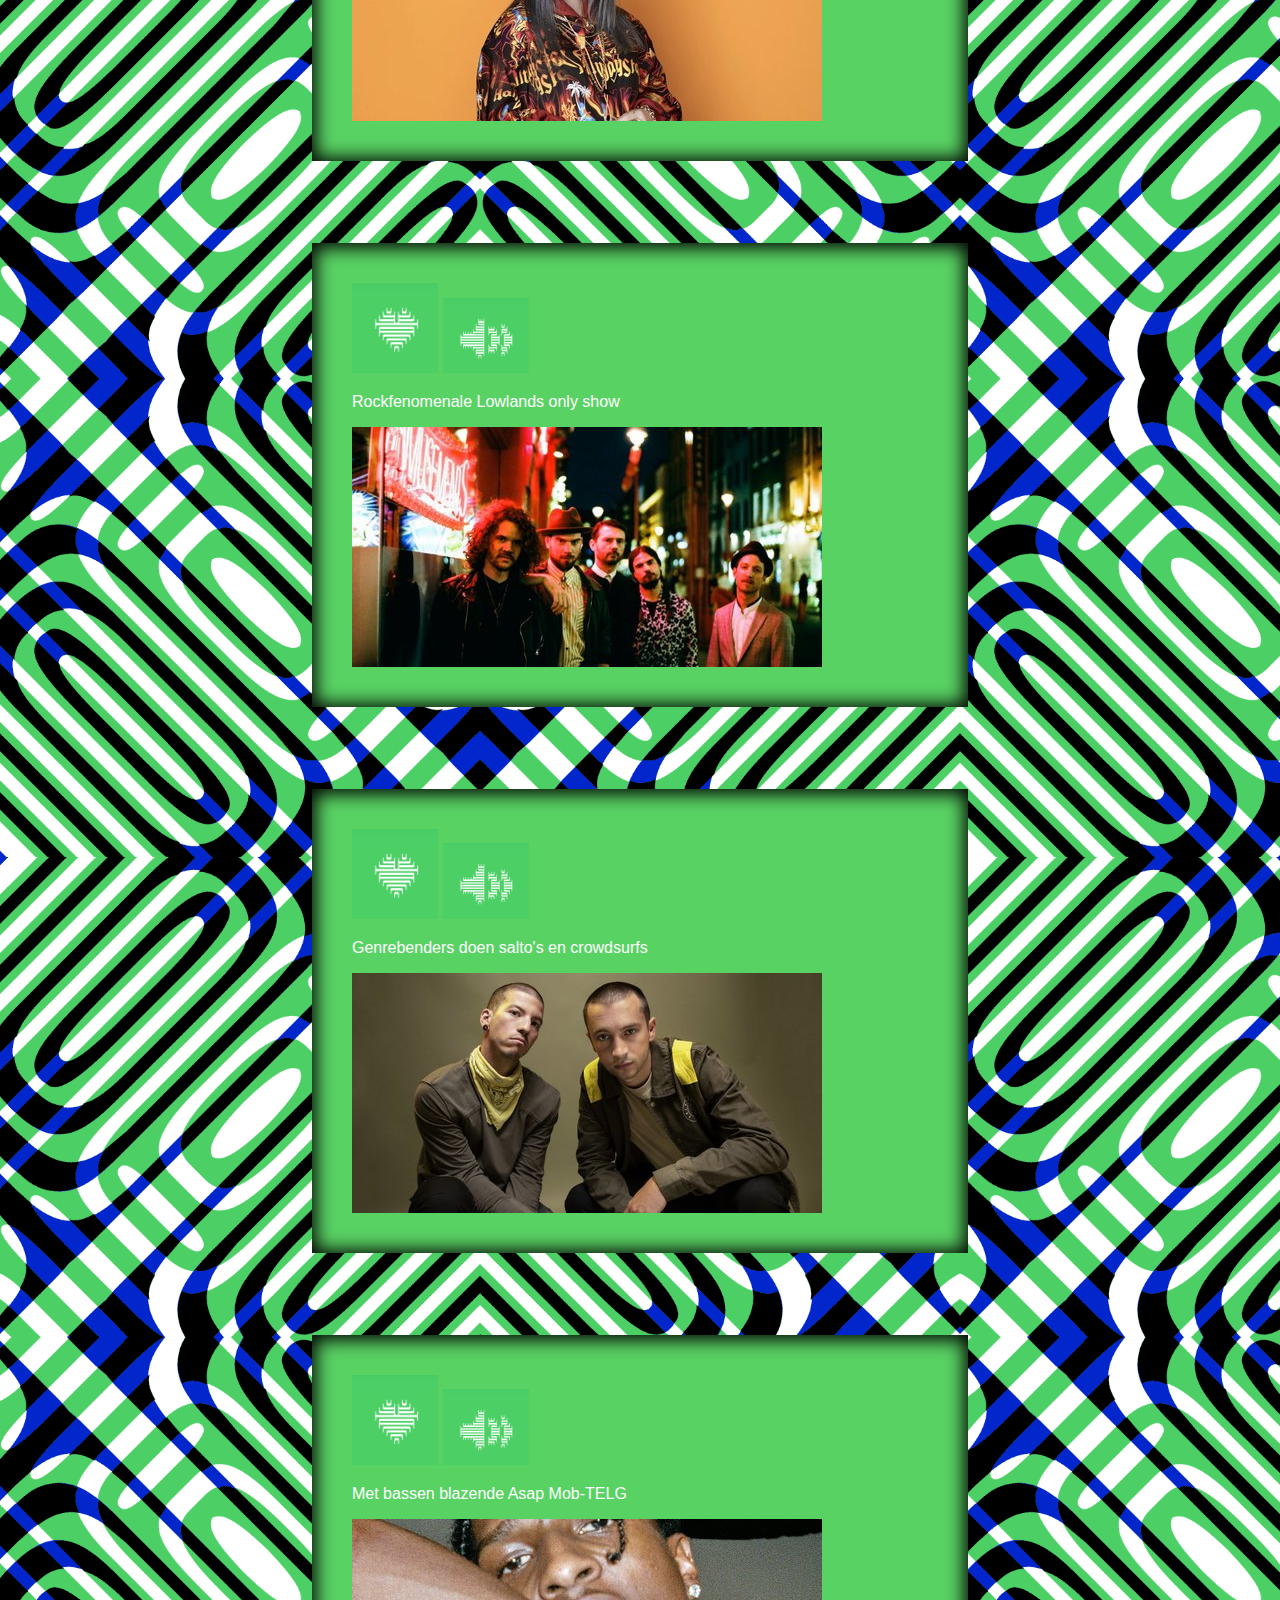
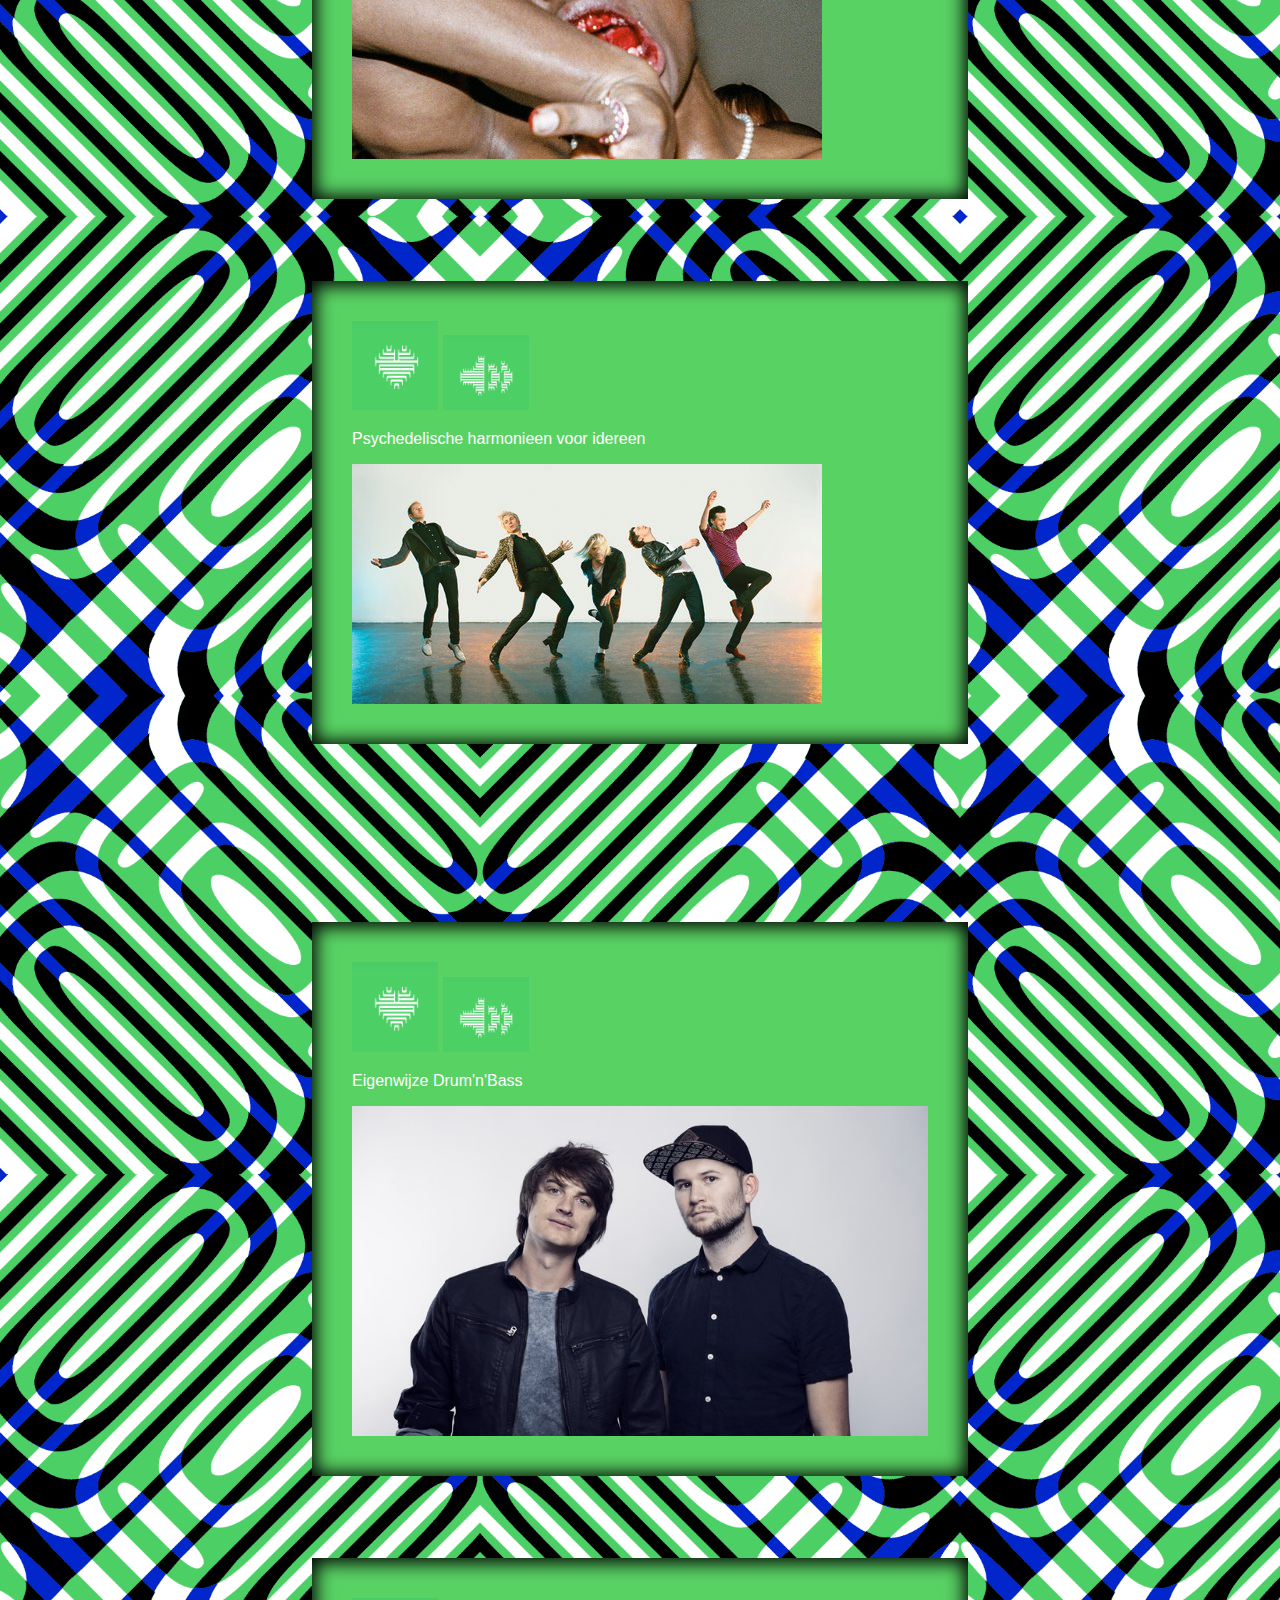
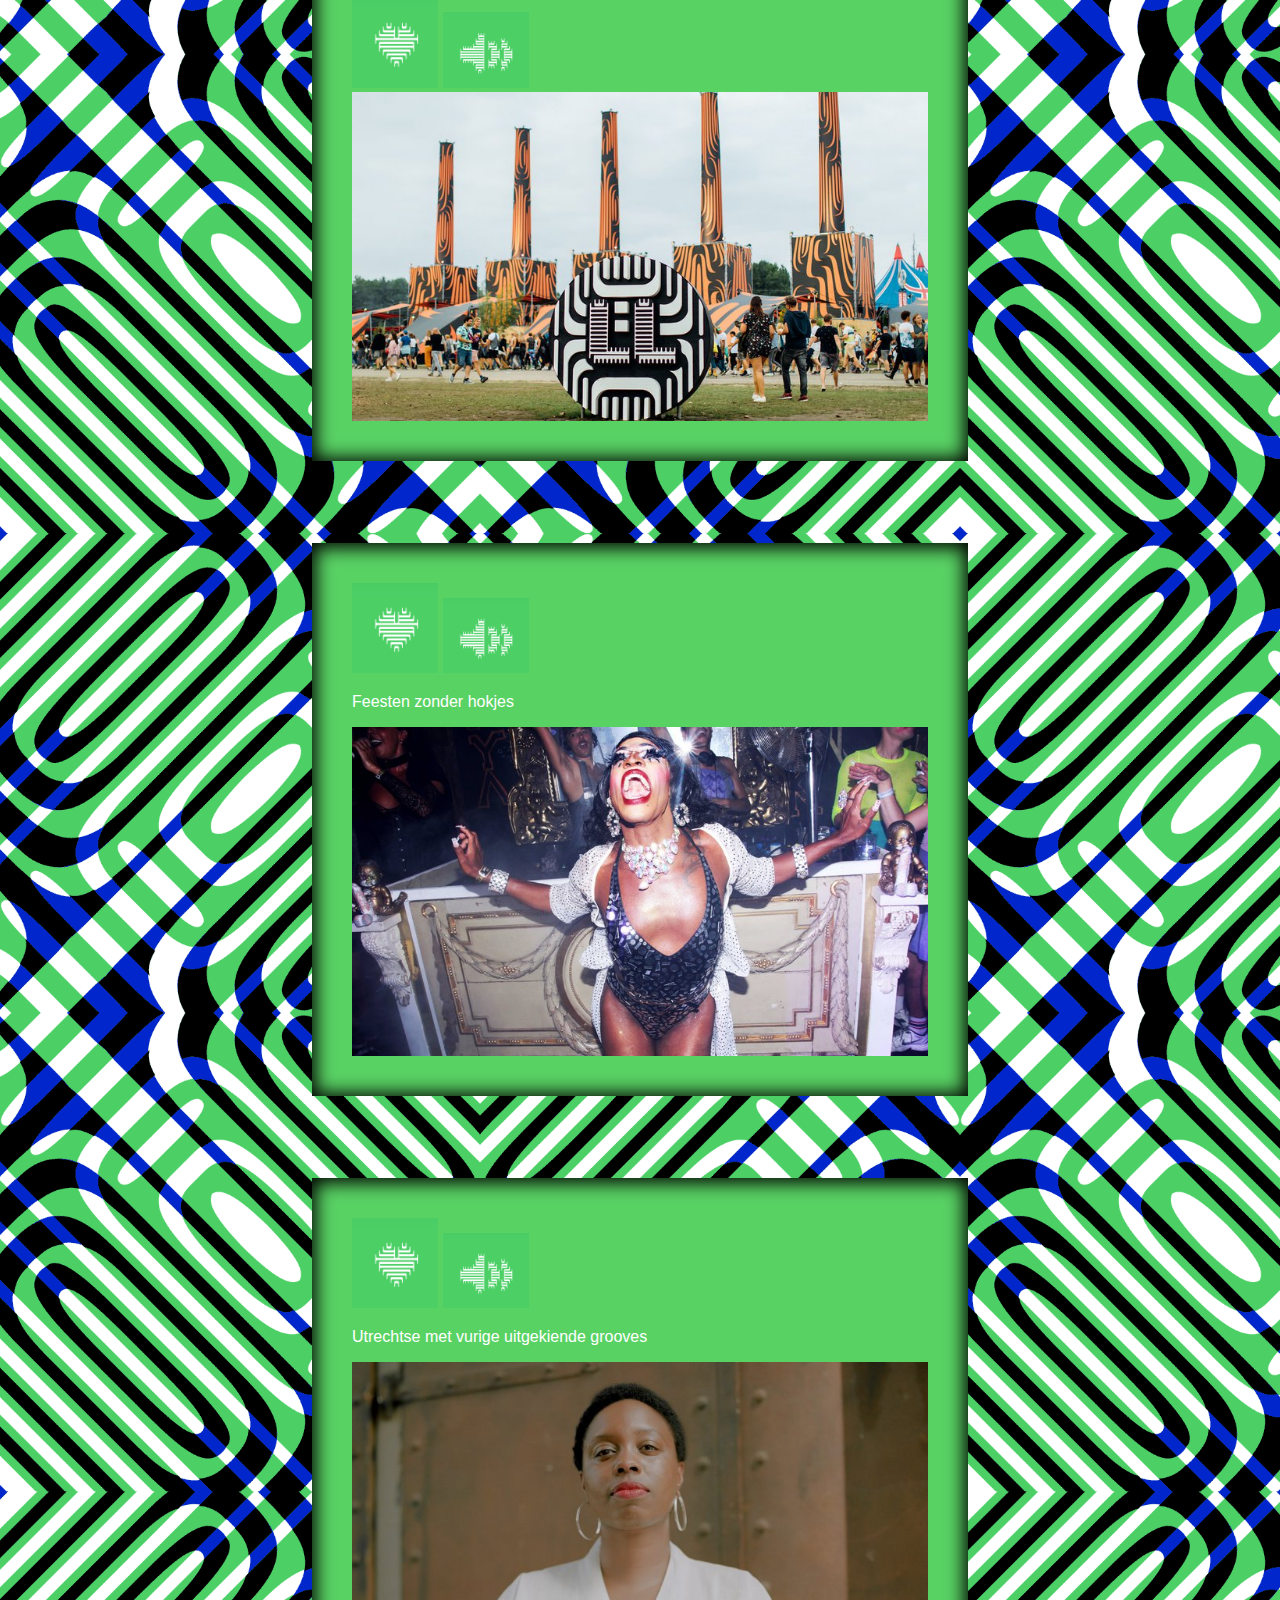
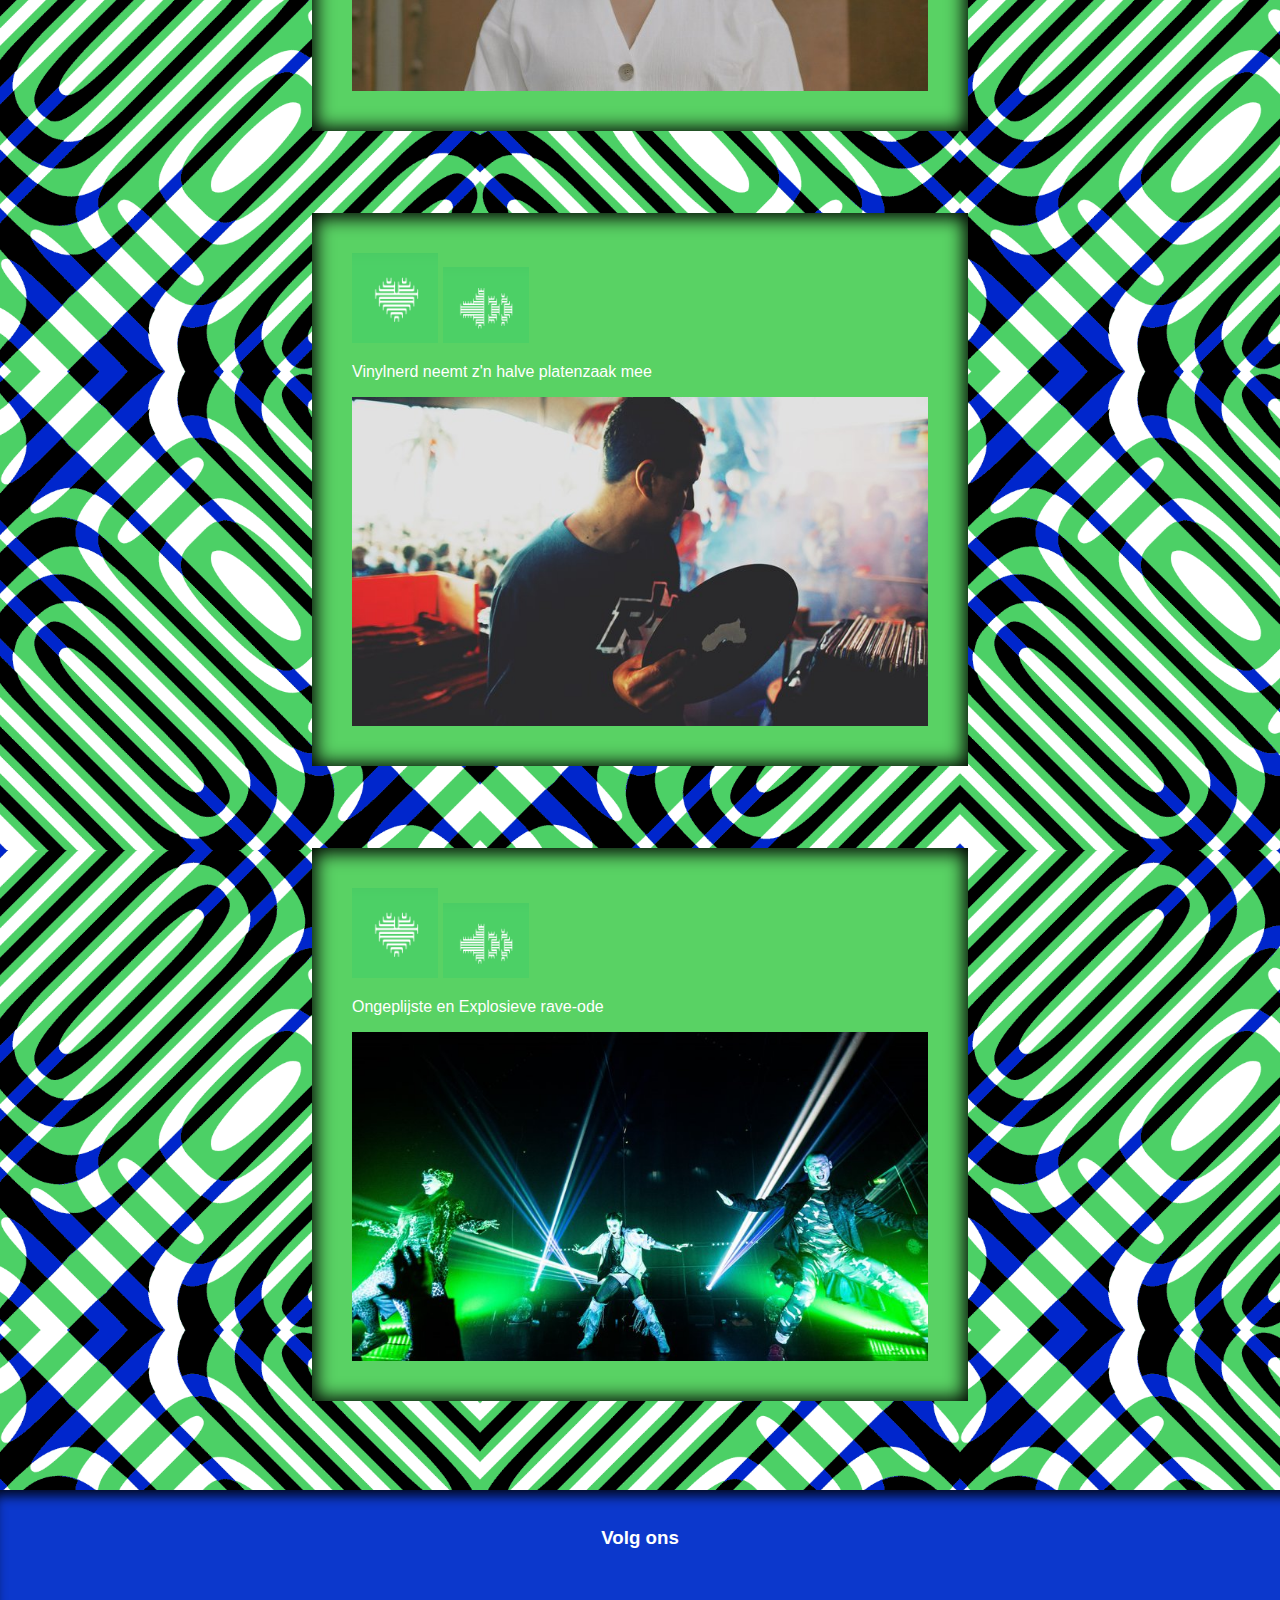
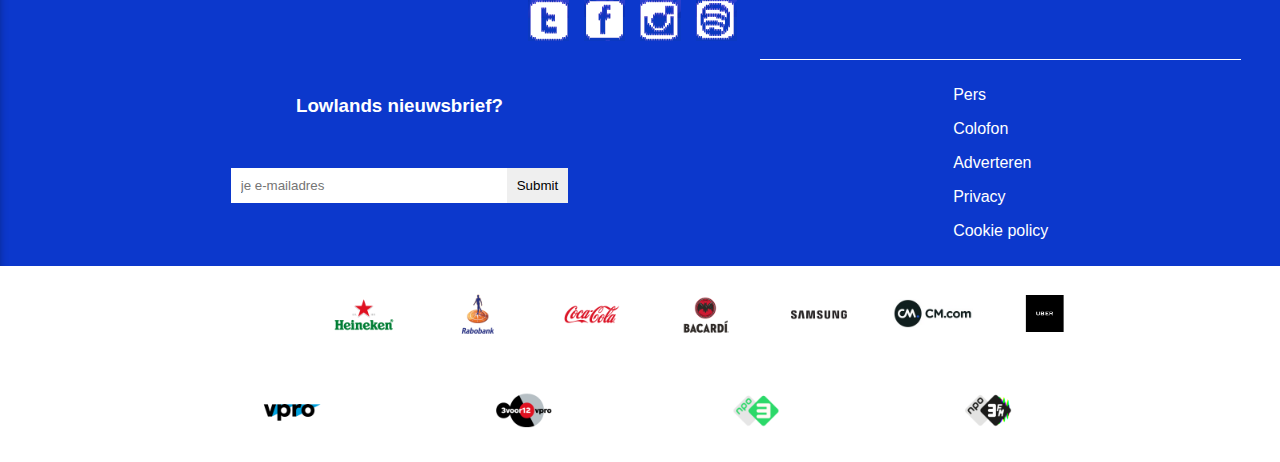
==== commit a26811a3: "yeet" ====
--- a/index.html
+++ b/index.html
@@ -29,7 +29,9 @@
                 <li><a href="#">Achtergrond</a></li>
                 <li><a href="#">Grean and Clean</a></li>
                 <li><a href="#">Over Lowlands</a></li>
-                <p>Blijf op de hoogte!</p>
+            </ul>
+            <p>Blijf op de hoogte!</p>
+            <ul>
                 <li><img src="../images/twitter.png" alt="twitter button"></li>
                 <li><img src="../images/facebook.png" alt="facebook button"></li>
                 <li><img src="../images/instagram.png" alt="instagram button"></li>
@@ -45,93 +47,95 @@
             </ul>
         </nav>
         <section>
-            <!--<h1>A Artiesten</h1> !-->
+            <h1>artiesten</h1>
+            <a href="../html/detail.html">
+                <article>
+                    <img src="../images/hartje.png" alt="favorieten icoon">
+                    <img src="../images/volume.png" alt="volume icoon">
+                    <p>Psychedelische harmonieen voor idereen</p>
+                    <h2>Tame Impala</h2>
+                    <img class="programma_img" src="../images/artiesten/tame_impala.jpg" alt="Tame Impala">
+                </article>
+            </a>
             <article>
-                <img class="icoon" src="../images/hartje.png" alt="favorieten icoon">
-                <img class="icoon_muziek" src="../images/volume.png" alt="volume icoon">
-                <p>Psychedelische harmonieen voor idereen</p>
-                <h2>Tame Impala</h2>
-                <img class="programma_img" src="../images/artiesten/tame_impala.jpg" alt="Tame Impala"><a href="#"></a>
+                <img src="../images/hartje.png" alt="favorieten icoon">
+                <img src="../images/volume.png" alt="volume icoon">
+                <p>Intens mijmerende poptovenares</p>
+                <h2>Billie Eilish</h2>
+                <img class="programma_img" src="../images/artiesten/billy_eilish.jpg" alt="Billie Eilish">
             </article>
             <article>
-                <img class="icoon" src="../images/hartje.png" alt="favorieten icoon">
-                <img class="icoon_muziek" src="../images/volume.png" alt="volume icoon">
-                <p>Intens mijmerende poptovenares</p>
-                <h2>Billie Eilish</h2>
-                <img class="programma_img" src="../images/artiesten/billy_eilish.jpg" alt="Billie Eilish"><a href="#"></a>
+                <img src="../images/hartje.png" alt="favorieten icoon">
+                <img src="../images/volume.png" alt="volume icoon">
+                <p>Rockfenomenale Lowlands only show</p>
+                <h2>De Straat</h2>
+                <img class="programma_img" src="../images/artiesten/de_straat.jpg" alt="De Straat">
             </article>
             <article>
-                <img class="icoon" src="../images/hartje.png" alt="favorieten icoon">
-                <img class="icoon_muziek" src="../images/volume.png" alt="volume icoon">
-                <p>Rockfenomenale Lowlands only show</p>
-                <h2>De Straat</h2>
-                <img class="programma_img" src="../images/artiesten/de_straat.jpg" alt="De Straat"><a href="#"></a>
+                <img src="../images/hartje.png" alt="favorieten icoon">
+                <img src="../images/volume.png" alt="volume icoon">
+                <p>Genrebenders doen salto's en crowdsurfs</p>
+                <h2>Twenty One Pilots</h2>
+                <img class="programma_img" src="../images/artiesten/twenty_one_pilots.jpg" alt="21 Pilots">
             </article>
             <article>
-                <img class="icoon" src="../images/hartje.png" alt="favorieten icoon">
-                <img class="icoon_muziek" src="../images/volume.png" alt="volume icoon">
-                <p>Genrebenders doen salto's en crowdsurfs</p>
-                <h2>Twenty One Pilots</h2>
-                <img class="programma_img" src="../images/artiesten/twenty_one_pilots.jpg" alt="21 Pilots"><a href="#"></a>
-            </article>
-            <article>
-                <img class="icoon" src="../images/hartje.png" alt="favorieten icoon">
-                <img class="icoon_muziek" src="../images/volume.png" alt="volume icoon">
+                <img src="../images/hartje.png" alt="favorieten icoon">
+                <img src="../images/volume.png" alt="volume icoon">
                 <p>Met bassen blazende Asap Mob-TELG</p>
                 <h2>Asap Rocky</h2>
-                <img class="programma_img" src="../images/artiesten/asap_rocky.jpg" alt="Asap Rocky"><a href="#"></a>
+                <img class="programma_img" src="../images/artiesten/asap_rocky.jpg" alt="Asap Rocky">
             </article>
             <article>
                 <img class="icoon" src="../images/hartje.png" alt="favorieten icoon">
                 <img class="icoon_muziek" src="../images/volume.png" alt="volume icoon">
                 <p>Psychedelische harmonieen voor idereen</p>
                 <h2>Franz Ferdinand</h2>
-                <img class="programma_img" src="../images/artiesten/franz_ferdinand.jpg" alt="Franz Ferdinand"><a href="#"></a>
+                <img class="programma_img" src="../images/artiesten/franz_ferdinand.jpg" alt="Franz Ferdinand">
             </article>
         </section>
 
-        <section class="section2">
-            <article class="artiesten2">
-                <img class="icoon" src="../images/hartje.png" alt="favorieten icoon">
-                <img class="icoon_muziek" src="../images/volume.png" alt="volume icoon">
+        <section>
+            <h2>overige artiesten</h2>
+            <article>
+                <img src="../images/hartje.png" alt="favorieten icoon">
+                <img src="../images/volume.png" alt="volume icoon">
                 <p>Eigenwijze Drum'n'Bass</p>
                 <h2>Camo and Krooked</h2>
-                <img class="programma_img2" src="../images/artiesten/download.jpg" alt="Camo and Krooked"><a href="#"></a>
+                <img class="programma_img2" src="../images/artiesten/download.jpg" alt="Camo and Krooked">
             </article>
-            <article class="artiesten2">
-                <img class="icoon" src="../images/hartje.png" alt="favorieten icoon">
-                <img class="icoon_muziek" src="../images/volume.png" alt="volume icoon">
-                <p>.</p>
+            <article>
+                <img src="../images/hartje.png" alt="favorieten icoon">
+                <img src="../images/volume.png" alt="volume icoon">
                 <h2>Armadillow</h2>
-                <img class="programma_img2" src="../images/artiesten/download%20copy%202.jpg" alt="Armadillow"><a href="#"></a>
+                <img class="programma_img2" src="../images/artiesten/download%20copy%202.jpg" alt="Armadillow">
             </article>
-            <article class="artiesten2">
-                <img class="icoon" src="../images/hartje.png" alt="favorieten icoon">
-                <img class="icoon_muziek" src="../images/volume.png" alt="volume icoon">
+            <article>
+                <img src="../images/hartje.png" alt="favorieten icoon">
+                <img src="../images/volume.png" alt="volume icoon">
                 <p>Feesten zonder hokjes</p>
                 <h2>Adonis</h2>
-                <img class="programma_img2" src="../images/artiesten/download%20copy%203.jpg" alt="Adonis"><a href="#"></a>
+                <img class="programma_img2" src="../images/artiesten/download%20copy%203.jpg" alt="Adonis">
             </article>
-            <article class="artiesten2">
-                <img class="icoon" src="../images/hartje.png" alt="favorieten icoon">
-                <img class="icoon_muziek" src="../images/volume.png" alt="volume icoon">
+            <article>
+                <img src="../images/hartje.png" alt="favorieten icoon">
+                <img src="../images/volume.png" alt="volume icoon">
                 <p>Utrechtse met vurige uitgekiende grooves</p>
                 <h2>Carista</h2>
-                <img class="programma_img2" src="../images/artiesten/download%20copy%204.jpg" alt="Carista"><a href="#"></a>
+                <img class="programma_img2" src="../images/artiesten/download%20copy%204.jpg" alt="Carista">
             </article>
-            <article class="artiesten2">
-                <img class="icoon" src="../images/hartje.png" alt="favorieten icoon">
-                <img class="icoon_muziek" src="../images/volume.png" alt="volume icoon">
+            <article>
+                <img src="../images/hartje.png" alt="favorieten icoon">
+                <img src="../images/volume.png" alt="volume icoon">
                 <p>Vinylnerd neemt z'n halve platenzaak mee</p>
                 <h2>Antal</h2>
-                <img class="programma_img2" src="../images/artiesten/download%20copy.jpg" alt="Antal"><a href="#"></a>
+                <img class="programma_img2" src="../images/artiesten/download%20copy.jpg" alt="Antal">
             </article>
-            <article class="artiesten2">
-                <img class="icoon" src="../images/hartje.png" alt="favorieten icoon">
-                <img class="icoon_muziek" src="../images/volume.png" alt="volume icoon">
+            <article>
+                <img src="../images/hartje.png" alt="favorieten icoon">
+                <img src="../images/volume.png" alt="volume icoon">
                 <p>Ongeplijste en Explosieve rave-ode</p>
                 <h2>Club Guy and Roni</h2>
-                <img class="programma_img2" src="../images/artiesten/download-1.jpg" alt="Club guy and Roni"><a href="#"></a>
+                <img class="programma_img2" src="../images/artiesten/download-1.jpg" alt="Club guy and Roni">
             </article>
         </section>
     </main>
@@ -139,7 +143,6 @@
         <section>
 
             <h3>Volg ons</h3>
-
             <nav>
                 <img src="../images/twitter.png" alt="twitter link">
                 <img src="../images/facebook.png" alt="facebook link">
@@ -147,31 +150,25 @@
                 <img src="../images/spotify.png" alt="spotify link">
             </nav>
         </section>
-
         <section>
             <h3>Lowlands nieuwsbrief?</h3>
-
             <form>
                 <input type="text" placeholder="je e-mailadres">
                 <input type="submit">
             </form>
         </section>
-
         <section>
+            <h4>extra informatie</h4>
             <nav>
                 <a href="#">Pers</a>
                 <a href="#">Colofon</a>
                 <a href="#">Adverteren</a>
                 <a href="#">Privacy</a>
                 <a href="#">Cookie policy</a>
-
             </nav>
         </section>
-
         <section>
-
             <h3>Sponsoren</h3>
-
             <figure><img src="../images/sponsors/heineken.png" alt="heineken logo"></figure>
             <figure><img src="../images/sponsors/rabo.png" alt="rabobank logo"></figure>
             <figure><img src="../images/sponsors/coca_cola.png" alt="coca cola logo"></figure>
--- a/css/style.css
+++ b/css/style.css
@@ -5,16 +5,35 @@
 
 body {
     font-family: 'solid', sans-serif;
-    font-weight: 300;
     margin: 0;
+    overflow-x: hidden;
+}
+
+h1,
+h2,
+h4 {
+    display: none;
+}
+
+/* header */
+header {
     background-image: url('../images/gigg.gif');
-    background-size: 100%;
+    background-size: cover;
+    background-position: center;
     background-repeat: no-repeat;
     background-color: rgb(89, 210, 100);
-}
+    height: 60vh;
+}
+
+/* Header voor de overzichts pagina (alleen zodat ik de achtergrond kan veranderen) */
+.detailheader {
+    background-image: url('../images/tameimpalawall.png');
+    background-size: cover;
+}
+
 
 header nav:nth-child(1) ul {
-    font-size: 1.5em;
+    font-size: 1.3em;
     display: flex;
     align-items: center;
     justify-content: space-evenly;
@@ -22,128 +41,8 @@
     background: linear-gradient(0deg, rgba(0, 0, 0, 1) 0%, rgba(35, 24, 204, 1) 14%);
     padding: 1em;
     margin: 0;
-    margin-bottom: 20em;
-}
-
-main nav {
-    font-size: 15px;
-    background-color: rgb(89, 210, 100);
-    background: linear-gradient(0deg, rgba(0, 0, 0, 1) 0%, rgb(89, 210, 100) 14%);
-    display: flex;
-    align-items: center;
-    margin-bottom: 5em;
-
-}
-
-
-main a:hover {
-    color: rgb(35, 24, 204);
-}
-
-nav p {
-    color: white;
-    font-size: 30px
-}
-
-a {
-    color: white;
-    text-decoration: none;
-}
-
-a:hover {
-    color: rgb(89, 210, 100);
-
-}
-
-button:hover {
-    color: rgb(89, 210, 100);
-}
-
-li {
-    display: inline-block;
-}
-
-main {
-    background-image: url(../images/background-section.png);
-    background-size: 25%;
-    background-repeat: repeat;
-}
-
-section {
-    display: grid;
-    grid-template-columns: repeat(auto-fill, minmax(350px, 3fr));
-    align-items: center;
-    grid-gap: 2em;
-    padding: 5vw;
-}
-
-article {
-    flex: 30%;
-    background-color: rgb(89, 210, 100);
-    box-shadow: inset 0px 1px 18px 4px rgba(0, 0, 0, 1);
-    padding: 40px 40px 40px 40px;
-    margin: 25px auto;
-    max-width: 400px;
-}
-
-article p {
-    color: white;
-}
-
-article h2 {
-    font-size: 35px;
-}
-
-article:hover {
-    background-color: rgb(35, 24, 204);
-    background-size: 400%;
-    background-repeat: no-repeat;
-    color: red;
-}
-
-.programma_img {
-    max-width: 100%;
-    display: flex;
-    align-items: flex-start;
-}
-
-.icoon {
-    max-width: 10%
-}
-
-.icoon_muziek {
-    max-width: 10%;
-}
-
-.section2 {
-    display: grid;
-    grid-template-columns: repeat(auto-fill, minmax(350px, 3fr));
-    align-items: center;
-}
-
-.artiesten2 {
-    flex: 30%;
-    background-color: rgb(89, 210, 100);
-    box-shadow: inset 0px 1px 18px 4px rgba(0, 0, 0, 1);
-    padding: 40px;
-    margin: 25px auto;
-    max-width: 50%;
-}
-
-.programma_img2 {
-    max-width: 100%;
-    display: flex;
-    align-items: center;
-}
-
-footer {
-    background-color: rgb(35, 24, 204);
-    display: flex;
-    align-items: center;
-    flex-wrap: wrap;
-    color: white;
-}
-
+    margin-bottom: 60vh;
+}
 
 header nav:nth-child(2) {
     display: flex;
@@ -186,7 +85,382 @@
     color: white;
 }
 
+/*Id voor de javascript button er is een z-index van 999999 zodat de button altijd boven alles staat. Hierdor wanneer een gebruiker op de button klikt en het menu tevoorschijn komt, de button nogsteeds bovenop het uitgeschoven menu staat.*/
 #mobile_btn {
     position: relative;
     z-index: 999999;
 }
+
+button:hover {
+    color: rgb(89, 210, 100);
+}
+
+header nav ul:nth-child(3) {
+    display: flex;
+    flex-direction: row;
+    justify-content: space-between;
+}
+
+/* Main */
+
+main nav {
+    font-size: 20px;
+    background: linear-gradient(0deg, rgba(0, 0, 0, 1) 0%, rgb(89, 210, 100) 14%);
+    display: flex;
+    align-items: center;
+    margin-bottom: 5em;
+
+}
+
+
+main a:hover {
+    color: rgb(35, 24, 204);
+}
+
+nav p {
+    color: white;
+    font-size: 30px
+}
+
+a {
+    color: white;
+    text-decoration: none;
+}
+
+a:hover {
+    color: rgb(89, 210, 100);
+
+}
+
+li {
+    display: inline-block;
+}
+
+main {
+    background-image: url(../images/background-section.png);
+    background-size: 75%;
+    background-repeat: repeat;
+}
+
+section {
+    display: grid;
+    grid-template-columns: 1fr 1fr;
+    padding: 5vw;
+}
+
+main section:nth-child(3) {
+    display: grid;
+    grid-template-columns: 1fr 1fr 1fr;
+    align-items: center;
+    padding: 5vw;
+}
+
+
+article {
+    background-color: rgb(89, 210, 100);
+    box-shadow: inset 0px 1px 18px 4px rgba(0, 0, 0, 1);
+    padding: 40px 40px 40px 40px;
+    margin: 25px auto;
+    width: 50%;
+}
+
+main article:nth-child(2) {
+    flex: 30%;
+    background-color: rgb(89, 210, 100);
+    box-shadow: inset 0px 1px 18px 4px rgba(0, 0, 0, 1);
+    padding: 40px;
+    margin: 25px auto;
+    max-width: 75%;
+}
+
+
+article p {
+    color: white;
+    font-size: 16px;
+}
+
+article h2 {
+    font-size: 35px;
+}
+
+article:hover {
+    background-color: rgb(35, 24, 204);
+}
+
+/* Css voor de articles van de overzichts pagina */
+
+.detailsection {
+    display: grid;
+    grid-template-columns: 1fr;
+    padding: 1vw;
+    margin-left: 20%;
+    width: 60%;
+}
+
+.impala:hover {
+    background-color: rgb(89, 210, 100);
+}
+
+
+
+.impala ul img {
+    width: 10%;
+    height: 5%;
+}
+
+
+.impala img {
+    width: 100%;
+    height: auto;
+}
+
+
+.impala p:nth-last-child(1) {
+    font-family: sans-serif;
+    font-size: 16px;
+    color: black;
+}
+
+.impala h3 {
+    font-size: 25px;
+    text-align: center;
+}
+
+.impala a {
+    font-size: 18px;
+}
+
+iframe {
+    display: flex;
+    width: 100%;
+    height: 20;
+}
+
+/* Classed gebruikt voor programma afbeeldingen want op een of andere reden pakt hij de article img:nth-child(3) em (4) niet */
+.programma_img {
+    max-width: 100%;
+    display: flex;
+    align-items: flex-start;
+}
+
+.programma_img2 {
+    max-width: 100%;
+    display: flex;
+    align-items: center;
+}
+
+article img:nth-child(1) {
+    max-width: 10%;
+}
+
+article img:nth-child(2) {
+    max-width: 10%;
+}
+
+/* footer */
+footer {
+    background-color: #0C38CC;
+    width: 100vw;
+    box-shadow: inset 5px 16px 12px -10px rgba(0, 0, 0, .85);
+    display: flex;
+    flex-wrap: wrap;
+    z-index: 999;
+}
+
+footer section {
+    display: flex;
+    flex-direction: column;
+    padding: 2vh 15vw;
+}
+
+footer section h3 {
+    color: #fff;
+}
+
+footer section:nth-child(1) nav {
+    display: flex;
+    align-items: center;
+    justify-content: center;
+}
+
+footer section:nth-child(1) nav img {
+    width: 100%;
+    max-width: 50px;
+    padding: 0px 15px 0px 0px;
+}
+
+footer section:nth-child(2) input[type="text"] {
+    padding: 10px;
+    min-width: 20vw;
+    border: none;
+    margin: 0px;
+}
+
+footer section:nth-child(2) input[type="submit"] {
+    padding: 10px;
+    width: auto;
+    border: none;
+    margin: 0px;
+}
+
+form {
+    display: flex;
+}
+
+footer section:nth-child(3) {
+    border-top: 1px solid #fff;
+}
+
+footer section:nth-child(3) nav {
+    display: flex;
+    flex-direction: row;
+    width: 100%;
+}
+
+footer section:nth-child(3) nav a {
+    color: #fff;
+    line-height: 2;
+    margin: 90px;
+    margin-top: 15px;
+    margin-bottom: 15px;
+    display: flex;
+}
+
+footer section:nth-child(4) {
+    background-color: #fff;
+    display: flex;
+    flex-direction: row;
+    flex-wrap: wrap;
+    justify-content: space-around;
+    width: 90%;
+}
+
+footer section:nth-child(4) figure {
+    max-width: 80px;
+    position: relative;
+    height: auto;
+    overflow: hidden;
+    margin: 0;
+    align-self: center;
+}
+
+footer section:nth-child(4) figure img {
+    width: 100%;
+    height: auto;
+}
+
+/* media queries ik heb gebruik gemaakt van 2 media queries. 1 vanaf 1300px en de andere vanaf 600px dit heb ik gedaan omdat ik wou dat sommige elementen pas moesten veranderen wanneer de website op het kleinste formaat zou zijn*/
+
+@media only screen and (max-width: 1300px) {
+    header nav:nth-child(1) ul {
+        font-size: 1em;
+        display: flex;
+        flex-wrap: wrap;
+    }
+
+    header nav:nth-child(2) ul {
+        margin-top: 15%;
+    }
+
+    header nav:nth-child(2) li {
+        font-size: 2em;
+        margin-top: 5%;
+    }
+
+    header nav:nth-child(2) p {
+        font-size: 1.5em;
+    }
+
+    section,
+    main section:nth-child(3) {
+        display: grid;
+        grid-template-columns: 1fr;
+        align-items: center;
+        grid-gap: 2em;
+        padding: 5vw;
+    }
+
+    main article:nth-child(2) {
+        background-color: rgb(89, 210, 100);
+        box-shadow: inset 0px 1px 18px 4px rgba(0, 0, 0, 1);
+        padding: 40px 40px 40px 40px;
+        margin: 25px auto;
+        width: 50%;
+    }
+
+    main nav {
+        font-size: 15px;
+    }
+
+
+    footer section:nth-child(3) nav a {
+        color: #fff;
+        line-height: 2;
+        display: flex;
+        flex-wrap: wrap;
+        margin: 1px;
+    }
+
+    footer section:nth-child(3) nav {
+        display: flex;
+        flex-direction: column;
+
+    }
+
+    article img:nth-child(1) {
+        max-width: 15%;
+    }
+
+    article img:nth-child(2) {
+        max-width: 15%;
+    }
+
+    footer {
+        display: flex;
+        justify-content: center;
+    }
+}
+
+@media only screen and (max-width: 600px) {
+    header nav button {
+        font-family: 'solid', sans-serif;
+        background-color: Transparent;
+        background-repeat: no-repeat;
+        border: none;
+        font-size: 1.2em;
+        color: white;
+        position: relative;
+        left: 16px;
+        top: -10px;
+    }
+
+    .detailsection {
+        display: grid;
+        grid-template-columns: 1fr;
+        padding: 45%;
+        position: relative;
+        width: 140%;
+        right: 410px;
+    }
+
+    .impala {
+        display: grid;
+        grid-template-columns: 1fr;
+        padding: 3vw;
+    }
+
+    .impala li {
+        margin-top: 5px;
+    }
+
+    .impala a {
+        margin: 20px;
+    }
+
+    .impala ul img {
+        width: 20%;
+        height: 20%
+    }
+}
+
+}
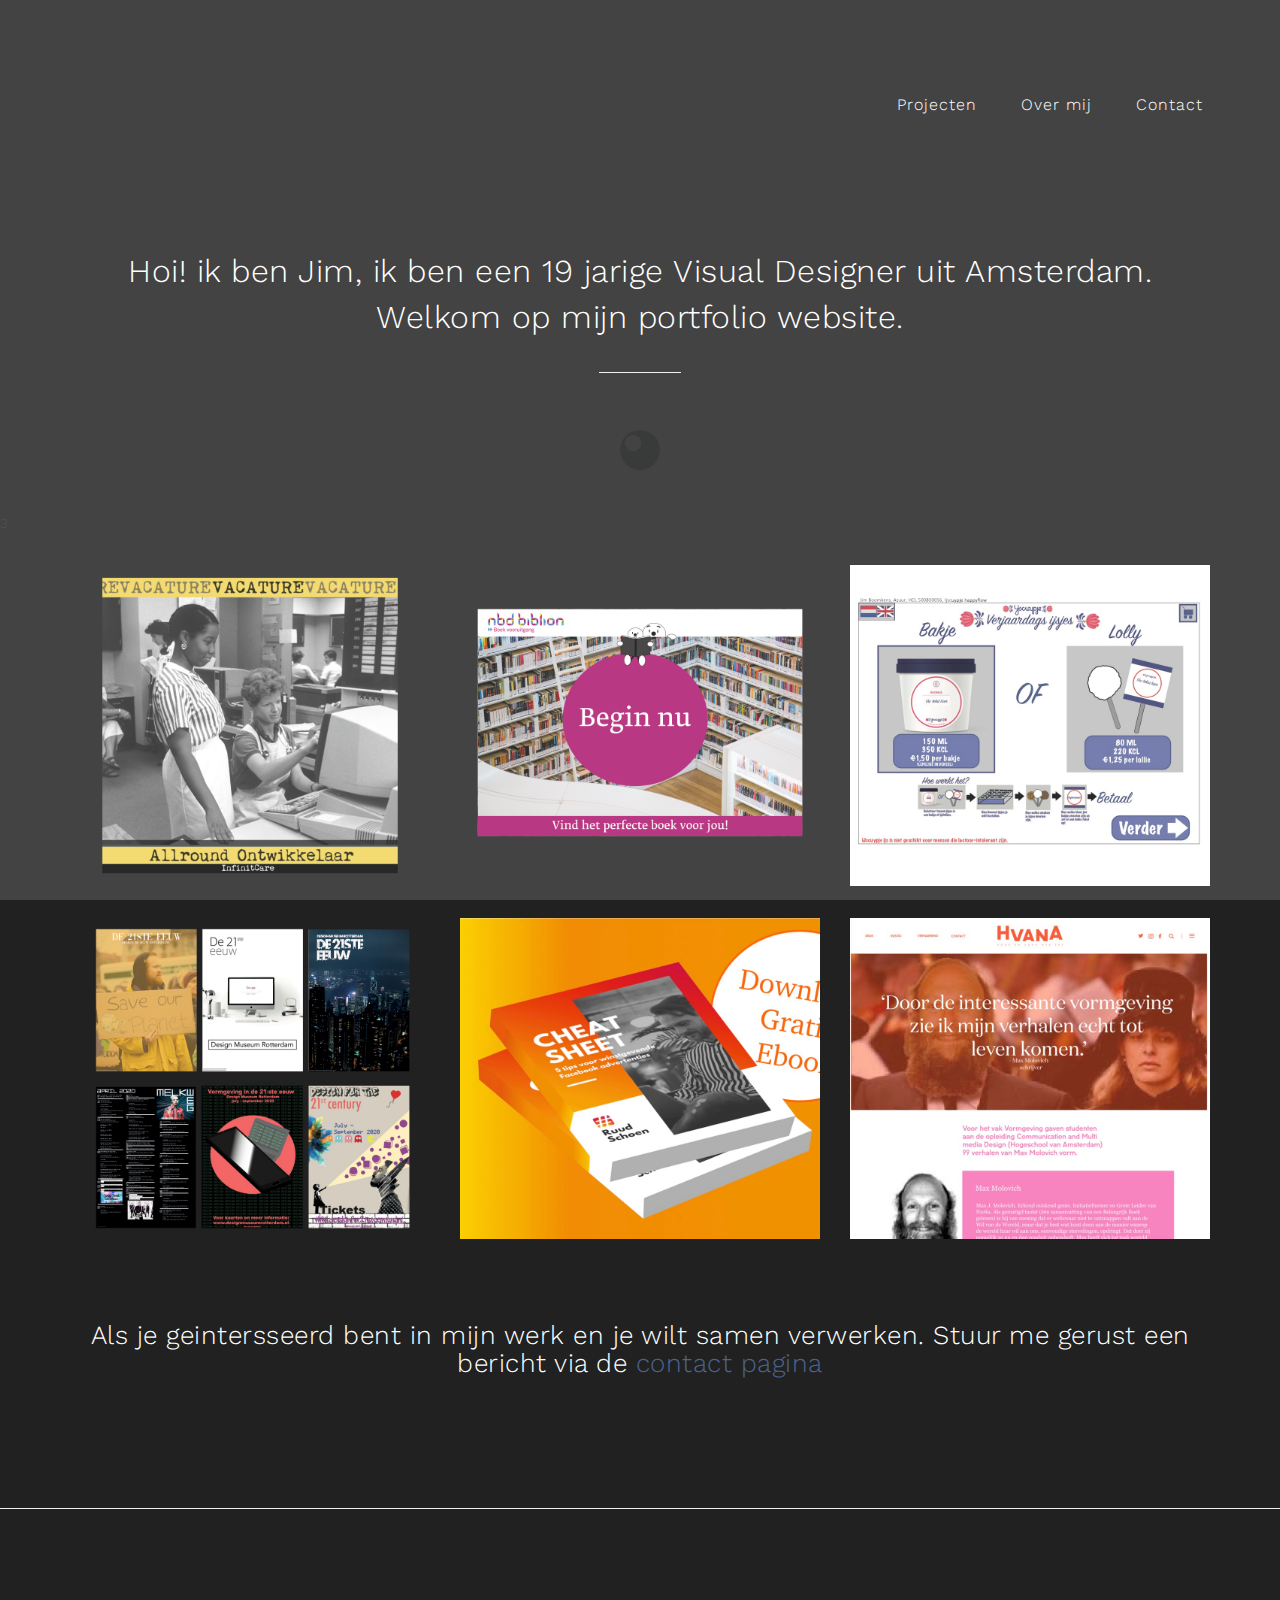
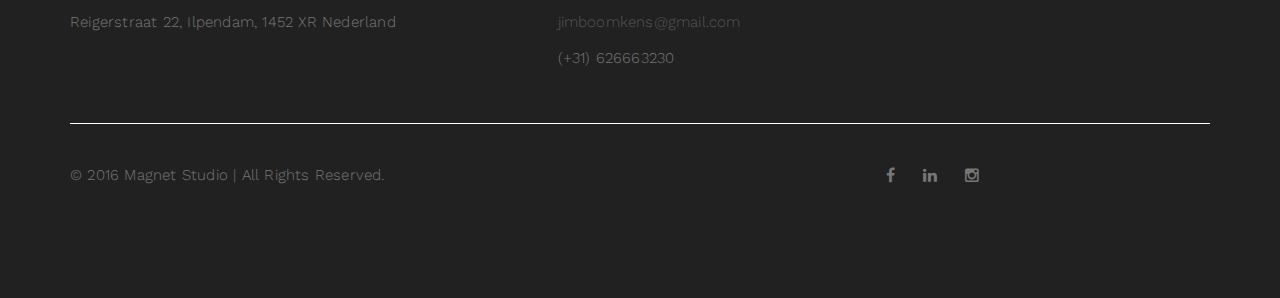
==== commit bf80eb26: "1" ====
--- a/index.html
+++ b/index.html
@@ -1,188 +1,209 @@
-<!DOCTYPE html>
-<html lang="nl">
-
-<head>
-    <meta name="viewport" content="width=device=width, initial-scale=1">
-    <meta charset="utf-8">
-    <link rel="icon" href="../images/favicon.gif" type="image/gif" sizes="16x16">
-    <title>Lowlands 2019 | Programma</title>
-    <link rel="stylesheet" href="../css/style.css">
-</head>
-
-<body>
-    <header>
-        <nav>
-            <ul>
-                <li><a href="#">Blokkenschema</a></li>
-                <li><a href="#">Nieuws</a></li>
-                <li><a href="#">FAQ</a></li>
-                <li><a href="#">Programma</a></li>
-                <li><img src="../images/ding.png" alt="home button"></li>
-                <li><a href="#">Tickets</a></li>
-                <li><a href="#">Plattegrond</a></li>
-                <li><a href="#">English</a></li>
-                <button id="mobile_btn">Meer</button>
-            </ul>
-        </nav>
-        <nav>
-            <ul>
-                <li><a href="#">Achtergrond</a></li>
-                <li><a href="#">Grean and Clean</a></li>
-                <li><a href="#">Over Lowlands</a></li>
-            </ul>
-            <p>Blijf op de hoogte!</p>
-            <ul>
-                <li><img src="../images/twitter.png" alt="twitter button"></li>
-                <li><img src="../images/facebook.png" alt="facebook button"></li>
-                <li><img src="../images/instagram.png" alt="instagram button"></li>
-                <li><img src="../images/spotify.png" alt="spotify button"></li>
-            </ul>
-        </nav>
-    </header>
-    <main>
-        <nav>
-            <ul>
-                <li><a href="#">+ Catagorieen</a></li>
-                <li><a href="#">+ Favorieten</a></li>
-            </ul>
-        </nav>
-        <section>
-            <h1>artiesten</h1>
-            <a href="../html/detail.html">
-                <article>
-                    <img src="../images/hartje.png" alt="favorieten icoon">
-                    <img src="../images/volume.png" alt="volume icoon">
-                    <p>Psychedelische harmonieen voor idereen</p>
-                    <h2>Tame Impala</h2>
-                    <img class="programma_img" src="../images/artiesten/tame_impala.jpg" alt="Tame Impala">
-                </article>
-            </a>
-            <article>
-                <img src="../images/hartje.png" alt="favorieten icoon">
-                <img src="../images/volume.png" alt="volume icoon">
-                <p>Intens mijmerende poptovenares</p>
-                <h2>Billie Eilish</h2>
-                <img class="programma_img" src="../images/artiesten/billy_eilish.jpg" alt="Billie Eilish">
-            </article>
-            <article>
-                <img src="../images/hartje.png" alt="favorieten icoon">
-                <img src="../images/volume.png" alt="volume icoon">
-                <p>Rockfenomenale Lowlands only show</p>
-                <h2>De Straat</h2>
-                <img class="programma_img" src="../images/artiesten/de_straat.jpg" alt="De Straat">
-            </article>
-            <article>
-                <img src="../images/hartje.png" alt="favorieten icoon">
-                <img src="../images/volume.png" alt="volume icoon">
-                <p>Genrebenders doen salto's en crowdsurfs</p>
-                <h2>Twenty One Pilots</h2>
-                <img class="programma_img" src="../images/artiesten/twenty_one_pilots.jpg" alt="21 Pilots">
-            </article>
-            <article>
-                <img src="../images/hartje.png" alt="favorieten icoon">
-                <img src="../images/volume.png" alt="volume icoon">
-                <p>Met bassen blazende Asap Mob-TELG</p>
-                <h2>Asap Rocky</h2>
-                <img class="programma_img" src="../images/artiesten/asap_rocky.jpg" alt="Asap Rocky">
-            </article>
-            <article>
-                <img class="icoon" src="../images/hartje.png" alt="favorieten icoon">
-                <img class="icoon_muziek" src="../images/volume.png" alt="volume icoon">
-                <p>Psychedelische harmonieen voor idereen</p>
-                <h2>Franz Ferdinand</h2>
-                <img class="programma_img" src="../images/artiesten/franz_ferdinand.jpg" alt="Franz Ferdinand">
-            </article>
-        </section>
-
-        <section>
-            <h2>overige artiesten</h2>
-            <article>
-                <img src="../images/hartje.png" alt="favorieten icoon">
-                <img src="../images/volume.png" alt="volume icoon">
-                <p>Eigenwijze Drum'n'Bass</p>
-                <h2>Camo and Krooked</h2>
-                <img class="programma_img2" src="../images/artiesten/download.jpg" alt="Camo and Krooked">
-            </article>
-            <article>
-                <img src="../images/hartje.png" alt="favorieten icoon">
-                <img src="../images/volume.png" alt="volume icoon">
-                <h2>Armadillow</h2>
-                <img class="programma_img2" src="../images/artiesten/download%20copy%202.jpg" alt="Armadillow">
-            </article>
-            <article>
-                <img src="../images/hartje.png" alt="favorieten icoon">
-                <img src="../images/volume.png" alt="volume icoon">
-                <p>Feesten zonder hokjes</p>
-                <h2>Adonis</h2>
-                <img class="programma_img2" src="../images/artiesten/download%20copy%203.jpg" alt="Adonis">
-            </article>
-            <article>
-                <img src="../images/hartje.png" alt="favorieten icoon">
-                <img src="../images/volume.png" alt="volume icoon">
-                <p>Utrechtse met vurige uitgekiende grooves</p>
-                <h2>Carista</h2>
-                <img class="programma_img2" src="../images/artiesten/download%20copy%204.jpg" alt="Carista">
-            </article>
-            <article>
-                <img src="../images/hartje.png" alt="favorieten icoon">
-                <img src="../images/volume.png" alt="volume icoon">
-                <p>Vinylnerd neemt z'n halve platenzaak mee</p>
-                <h2>Antal</h2>
-                <img class="programma_img2" src="../images/artiesten/download%20copy.jpg" alt="Antal">
-            </article>
-            <article>
-                <img src="../images/hartje.png" alt="favorieten icoon">
-                <img src="../images/volume.png" alt="volume icoon">
-                <p>Ongeplijste en Explosieve rave-ode</p>
-                <h2>Club Guy and Roni</h2>
-                <img class="programma_img2" src="../images/artiesten/download-1.jpg" alt="Club guy and Roni">
-            </article>
-        </section>
-    </main>
-    <footer>
-        <section>
-
-            <h3>Volg ons</h3>
-            <nav>
-                <img src="../images/twitter.png" alt="twitter link">
-                <img src="../images/facebook.png" alt="facebook link">
-                <img src="../images/instagram.png" alt="instagram link">
-                <img src="../images/spotify.png" alt="spotify link">
-            </nav>
-        </section>
-        <section>
-            <h3>Lowlands nieuwsbrief?</h3>
-            <form>
-                <input type="text" placeholder="je e-mailadres">
-                <input type="submit">
-            </form>
-        </section>
-        <section>
-            <h4>extra informatie</h4>
-            <nav>
-                <a href="#">Pers</a>
-                <a href="#">Colofon</a>
-                <a href="#">Adverteren</a>
-                <a href="#">Privacy</a>
-                <a href="#">Cookie policy</a>
-            </nav>
-        </section>
-        <section>
-            <h3>Sponsoren</h3>
-            <figure><img src="../images/sponsors/heineken.png" alt="heineken logo"></figure>
-            <figure><img src="../images/sponsors/rabo.png" alt="rabobank logo"></figure>
-            <figure><img src="../images/sponsors/coca_cola.png" alt="coca cola logo"></figure>
-            <figure><img src="../images/sponsors/bacardi.png" alt="bacardi logo"></figure>
-            <figure><img src="../images/sponsors/samsung.png" alt="samsung logo"></figure>
-            <figure><img src="../images/sponsors/cm.jpg" alt="cm logo"></figure>
-            <figure><img src="../images/sponsors/uber.png" alt="uber logo"></figure>
-            <figure><img src="../images/sponsors/vpro.png" alt="vpro logo"></figure>
-            <figure><img src="../images/sponsors/3voor12.png" alt="3voor12 logo"></figure>
-            <figure><img src="../images/sponsors/npo3.png" alt="npo3 logo"></figure>
-            <figure><img src="../images/sponsors/npo3fm.png" alt="npo3fm logo"></figure>
-        </section>
-    </footer>
-    <script src="../js/script.js"></script>
-</body>
-
-</html>
+<!DOCTYPE html>
+<html lang="en">
+
+<head>
+
+    <meta charset="UTF-8">
+    <meta http-equiv="X-UA-Compatible" content="IE=Edge">
+    <meta name="description" content="">
+    <meta name="keywords" content="">
+    <meta name="author" content="">
+    <meta name="viewport" content="width=device-width, initial-scale=1, maximum-scale=1">
+
+    <title>Jim Boomkens | Portfolio</title>
+
+    <link rel="stylesheet" href="css/bootstrap.min.css">
+    <link rel="stylesheet" href="css/font-awesome.min.css">
+
+    <!-- Main css -->
+    <link rel="stylesheet" href="css/style.css">
+    <link href="https://fonts.googleapis.com/css?family=Work+Sans:300,400,700" rel="stylesheet">
+
+</head>
+
+<body>
+
+    <!-- PRE LOADER -->
+
+    <div class="preloader">
+        <div class="sk-spinner sk-spinner-wordpress">
+            <span class="sk-inner-circle"></span>
+        </div>
+    </div>
+
+    <!-- Navigation section  -->
+
+    <div class="navbar navbar-default navbar-static-top" role="navigation">
+        <div class="container">
+            <div class="collapse navbar-collapse">
+                <ul class="nav navbar-nav navbar-right">
+                    <li class="active"><a href="index.html">Projecten</a></li>
+                    <li><a href="about.html">Over mij</a></li>
+                    <li><a href="contact.html">Contact</a></li>
+                </ul>
+            </div>
+
+        </div>
+    </div>
+
+    <!-- Home Section -->
+
+    <section id="home">
+        <div class="container">
+            <div class="row">
+
+                <div class="col-md-12 col-sm-12">
+                    <h2>Hoi! ik ben Jim, ik ben een 19 jarige Visual Designer uit Amsterdam. Welkom op mijn portfolio website.</h2>
+                    <hr>
+                </div>
+
+            </div>
+        </div>
+    </section>
+
+    <!-- Portfolio Section -->
+
+    <section id="portfolio">3
+        <div class="container">
+            <div class="row">
+
+                <div class="col-md-4 col-sm-6">
+                    <a href="single-project.html">
+                        <div class="portfolio-thumb">
+                            <img src="images/portfolio-img3.jpg" class="img-responsive" alt="Portfolio">
+                            <div class="portfolio-overlay">
+                                <div class="portfolio-item">
+                                    <h3>Hebbes Vactures</h3>
+                                    <small>Socials maken voor verschillende Hebbes vactures</small>
+                                </div>
+                            </div>
+                        </div>
+                    </a>
+                </div>
+
+                <div class="col-md-4 col-sm-6">
+                    <a href="single-project2.html">
+                        <div class="portfolio-thumb">
+                            <img src="images/portfolio-img6.jpg" class="img-responsive" alt="Portfolio">
+                            <div class="portfolio-overlay">
+                                <div class="portfolio-item">
+                                    <h3>Biblion book finder</h3>
+                                    <small>Een interface maken voor kinderen om snel een leuk boek te vinden</small>
+                                </div>
+                            </div>
+                        </div>
+                    </a>
+                </div>
+
+                <div class="col-md-4 col-sm-6">
+                    <a href="single-project3.html">
+                        <div class="portfolio-thumb">
+                            <img src="images/portfolio-img2.jpg" class="img-responsive" alt="Portfolio">
+                            <div class="portfolio-overlay">
+                                <div class="portfolio-item">
+                                    <h3>HCI ijscuypje</h3>
+                                    <small>Een visual design maken voor Ijscuypje door gebruik te maken van HCI design principles</small>
+                                </div>
+                            </div>
+                        </div>
+                    </a>
+                </div>
+
+                <div class="col-md-4 col-sm-6">
+                    <a href="single-project4.html">
+                        <div class="portfolio-thumb">
+                            <img src="images/portfolio-img4.jpg" class="img-responsive" alt="Portfolio">
+                            <div class="portfolio-overlay">
+                                <div class="portfolio-item">
+                                    <h3>Project Visual Posters</h3>
+                                    <small>Verschillende posters maken die gaan over de 21ste eeuw</small>
+                                </div>
+                            </div>
+                        </div>
+                    </a>
+                </div>
+
+                <div class="col-md-4 col-sm-6">
+                    <a href="single-project5.html">
+                        <div class="portfolio-thumb">
+                            <img src="images/portfolio-img5.jpg" class="img-responsive" alt="Portfolio">
+                            <div class="portfolio-overlay">
+                                <div class="portfolio-item">
+                                    <h3>Cheat sheet E-book cover</h3>
+                                    <small>Een afbeelding maken voor het promoten van een E-book</small>
+                                </div>
+                            </div>
+                        </div>
+                    </a>
+                </div>
+
+                <div class="col-md-4 col-sm-6">
+                    <a href="single-project6.html">
+                        <div class="portfolio-thumb">
+                            <img src="images/portfolio-img1.jpg" class="img-responsive" alt="Portfolio">
+                            <div class="portfolio-overlay">
+                                <div class="portfolio-item">
+                                    <h3>HvanA Verhalen pagina</h3>
+                                    <small>Volgens de huiststijl van HvanA een verhalen pagina designen</small>
+                                </div>
+                            </div>
+                        </div>
+                    </a>
+                </div>
+
+                <div class="col-md-12 col-sm-12 text-center">
+                    <h3>Als je geintersseerd bent in mijn werk en je wilt samen verwerken. Stuur me gerust een bericht via de <a href="contact.html">contact pagina</a></h3>
+                </div>
+
+            </div>
+        </div>
+    </section>
+
+    <!-- Footer Section -->
+
+    <footer>
+        <div class="container">
+            <div class="row">
+
+
+                <div class="col-md-4 col-sm-4">
+                    <p>Reigerstraat 22, Ilpendam, 1452 XR Nederland</p>
+                </div>
+
+                <div class="col-md-offset-1 col-md-4 col-sm-offset-1 col-sm-3">
+                    <p><a href="mailto:youremail@gmail.com">jimboomkens@gmail.com</a></p>
+                    <p>(+31) 626663230</p>
+                </div>
+
+                <div class="clearfix col-md-12 col-sm-12">
+                    <hr>
+                </div>
+
+                <div class="col-md-6 col-sm-6">
+                    <div class="footer-copyright">
+                        <p>© 2016 Magnet Studio | All Rights Reserved.</p>
+                    </div>
+                </div>
+
+                <div class="col-md-6 col-sm-6">
+                    <ul class="social-icon">
+                        <li><a href="https://www.facebook.com/jim.boomkens" class="fa fa-facebook"></a></li>
+                        <li><a href="https://www.linkedin.com/in/jim-boomkens-560643170/" class="fa fa-linkedin"></a></li>
+                        <li><a href="https://www.instagram.com/jim.bmkns/" class="fa fa-instagram"></a></li>
+                    </ul>
+                </div>
+
+            </div>
+        </div>
+    </footer>
+
+
+    <!-- SCRIPTS -->
+
+    <script src="js/jquery.js"></script>
+    <script src="js/bootstrap.min.js"></script>
+    <script src="js/custom.js"></script>
+
+</body>
+
+</html>
--- a/css/style.css
+++ b/css/style.css
@@ -1,466 +1,728 @@
-@font-face {
-    font-family: solid;
-    src: url('../fonts/solid.ttf');
-}
-
 body {
-    font-family: 'solid', sans-serif;
-    margin: 0;
+    background: rgb(33, 33, 33);
+    font-family: 'Work Sans', sans-serif;
+    font-style: normal;
+    font-weight: 300;
     overflow-x: hidden;
 }
+
+
+/*---------------------------------------
+    Typorgraphy              
+-----------------------------------------*/
 
 h1,
 h2,
+h3,
+h4,
+h5,
+h6 {
+    font-style: normal;
+    font-weight: 300;
+    letter-spacing: 0.5px;
+    color: white;
+}
+
+h1 {
+    font-size: 62px;
+    padding-bottom: 14px;
+    margin-bottom: 0px;
+}
+
+h2 {
+    font-size: 32px;
+    line-height: 46px;
+}
+
+h3 {
+    font-size: 26px;
+}
+
 h4 {
-    display: none;
-}
-
-/* header */
-header {
-    background-image: url('../images/gigg.gif');
-    background-size: cover;
-    background-position: center;
-    background-repeat: no-repeat;
-    background-color: rgb(89, 210, 100);
-    height: 60vh;
-}
-
-/* Header voor de overzichts pagina (alleen zodat ik de achtergrond kan veranderen) */
-.detailheader {
-    background-image: url('../images/tameimpalawall.png');
-    background-size: cover;
-}
-
-
-header nav:nth-child(1) ul {
-    font-size: 1.3em;
+    color: white;
+    font-size: 12px;
+    font-weight: normal;
+    letter-spacing: 2px;
+}
+
+p {
+    color: #777;
+    font-size: 15px;
+    font-weight: 300;
+    line-height: 26px;
+    letter-spacing: 0.2px;
+}
+
+strong {
+    font-weight: 400;
+}
+
+.btn-success:focus {
+    background-color: rgb(33, 33, 33);
+    border-color: transparent;
+}
+
+
+/*---------------------------------------
+    General               
+-----------------------------------------*/
+
+html {
+    -webkit-font-smoothing: antialiased;
+}
+
+a {
+    color: #4d638c;
+    -webkit-transition: 0.5s;
+    -o-transition: 0.5s;
+    transition: 0.5s;
+    text-decoration: none !important;
+}
+
+a:hover,
+a:active,
+a:focus {
+    color: #4d638c;
+    outline: none;
+}
+
+* {
+    -webkit-box-sizing: border-box;
+    -moz-box-sizing: border-box;
+    box-sizing: border-box;
+}
+
+*:before,
+*:after {
+    -webkit-box-sizing: border-box;
+    -moz-box-sizing: border-box;
+    box-sizing: border-box;
+}
+
+#portfolio,
+#about,
+#blog,
+#contact,
+#single-project,
+#blog-single-post {
+    padding-top: 80px;
+    padding-bottom: 120px;
+}
+
+.section-title {
+    position: relative;
+    padding-bottom: 62px;
+    text-align: center;
+}
+
+.section-title h3 {
+    color: #555;
+    font-weight: 400;
+    letter-spacing: 4px;
+}
+
+
+/*---------------------------------------
+    Preloader section              
+-----------------------------------------*/
+
+.preloader {
+    position: fixed;
+    top: 0;
+    left: 0;
+    width: 100%;
+    height: 100%;
+    z-index: 99999;
     display: flex;
+    flex-flow: row nowrap;
+    justify-content: center;
     align-items: center;
-    justify-content: space-evenly;
-    background-color: rgb(35, 24, 204);
-    background: linear-gradient(0deg, rgba(0, 0, 0, 1) 0%, rgba(35, 24, 204, 1) 14%);
-    padding: 1em;
-    margin: 0;
-    margin-bottom: 60vh;
-}
-
-header nav:nth-child(2) {
-    display: flex;
-    align-items: center;
-    text-align: center;
-    flex-direction: column;
-    background-color: mediumblue;
-    height: 100vh;
-    width: 100vw;
+    background: none repeat scroll 0 0 #ffffff;
+}
+
+.sk-spinner-wordpress.sk-spinner {
+    background-color: #bdc3c7;
+    width: 40px;
+    height: 40px;
+    border-radius: 40px;
+    position: relative;
+    -webkit-animation: sk-innerCircle 1s linear infinite;
+    animation: sk-innerCircle 1s linear infinite;
+}
+
+.sk-spinner-wordpress .sk-inner-circle {
+    display: block;
+    background-color: #ffffff;
+    width: 16px;
+    height: 16px;
     position: absolute;
-    top: 0;
-    opacity: 0;
-    z-index: -1;
-}
-
-header nav:nth-child(2).show {
-    opacity: 0.9;
-    z-index: 999;
-}
-
-header nav:nth-child(2) ul {
-    margin-top: 10%;
-    display: flex;
-    flex-direction: column;
-}
-
-header nav:nth-child(2) li {
-
-    font-size: 4em;
-}
-
-
-
-header nav button {
-    font-family: 'solid', sans-serif;
-    background-color: Transparent;
-    background-repeat: no-repeat;
+    border-radius: 8px;
+    top: 5px;
+    left: 5px;
+}
+
+@-webkit-keyframes sk-innerCircle {
+    0% {
+        -webkit-transform: rotate(0);
+        transform: rotate(0);
+    }
+
+    100% {
+        -webkit-transform: rotate(360deg);
+        transform: rotate(360deg);
+    }
+}
+
+@keyframes sk-innerCircle {
+    0% {
+        -webkit-transform: rotate(0);
+        transform: rotate(0);
+    }
+
+    100% {
+        -webkit-transform: rotate(360deg);
+        transform: rotate(360deg);
+    }
+}
+
+
+
+/*---------------------------------------
+    Main Navigation             
+-----------------------------------------*/
+
+.navbar-default {
+    background: rgb(33, 33, 33);
+    padding: 18px 0;
     border: none;
-    font-size: 1.2em;
-    color: white;
-}
-
-/*Id voor de javascript button er is een z-index van 999999 zodat de button altijd boven alles staat. Hierdor wanneer een gebruiker op de button klikt en het menu tevoorschijn komt, de button nogsteeds bovenop het uitgeschoven menu staat.*/
-#mobile_btn {
-    position: relative;
-    z-index: 999999;
-}
-
-button:hover {
-    color: rgb(89, 210, 100);
-}
-
-header nav ul:nth-child(3) {
-    display: flex;
-    flex-direction: row;
-    justify-content: space-between;
-}
-
-/* Main */
-
-main nav {
-    font-size: 20px;
-    background: linear-gradient(0deg, rgba(0, 0, 0, 1) 0%, rgb(89, 210, 100) 14%);
-    display: flex;
-    align-items: center;
-    margin-bottom: 5em;
-
-}
-
-
-main a:hover {
-    color: rgb(35, 24, 204);
-}
-
-nav p {
-    color: white;
-    font-size: 30px
-}
-
-a {
-    color: white;
-    text-decoration: none;
-}
-
-a:hover {
-    color: rgb(89, 210, 100);
-
-}
-
-li {
-    display: inline-block;
-}
-
-main {
-    background-image: url(../images/background-section.png);
-    background-size: 75%;
-    background-repeat: repeat;
-}
-
-section {
-    display: grid;
-    grid-template-columns: 1fr 1fr;
-    padding: 5vw;
-}
-
-main section:nth-child(3) {
-    display: grid;
-    grid-template-columns: 1fr 1fr 1fr;
-    align-items: center;
-    padding: 5vw;
-}
-
-
-article {
-    background-color: rgb(89, 210, 100);
-    box-shadow: inset 0px 1px 18px 4px rgba(0, 0, 0, 1);
-    padding: 40px 40px 40px 40px;
-    margin: 25px auto;
-    width: 50%;
-}
-
-main article:nth-child(2) {
-    flex: 30%;
-    background-color: rgb(89, 210, 100);
-    box-shadow: inset 0px 1px 18px 4px rgba(0, 0, 0, 1);
-    padding: 40px;
-    margin: 25px auto;
-    max-width: 75%;
-}
-
-
-article p {
+    margin-top: 62px;
+}
+
+.navbar-default .navbar-collapse,
+.navbar-default .navbar-form {
+    border-color: transparent;
+}
+
+.navbar-default .navbar-brand {
+    padding-top: 6px;
+}
+
+.navbar-default .navbar-brand .fa {
+    color: #000;
+    font-size: 42px;
+}
+
+.navbar-default .navbar-nav li a {
     color: white;
     font-size: 16px;
-}
-
-article h2 {
-    font-size: 35px;
-}
-
-article:hover {
-    background-color: rgb(35, 24, 204);
-}
-
-/* Css voor de articles van de overzichts pagina */
-
-.detailsection {
-    display: grid;
-    grid-template-columns: 1fr;
-    padding: 1vw;
-    margin-left: 20%;
-    width: 60%;
-}
-
-.impala:hover {
-    background-color: rgb(89, 210, 100);
-}
-
-
-
-.impala ul img {
-    width: 10%;
-    height: 5%;
-}
-
-
-.impala img {
+    letter-spacing: 1px;
+    -webkit-transition: all 0.4s ease-in-out;
+    transition: all 0.4s ease-in-out;
+    padding-right: 22px;
+    padding-left: 22px;
+}
+
+.navbar-default .navbar-nav > li a:hover {
+    color: gray !important;
+}
+
+.navbar-default .navbar-nav > li > a:hover,
+.navbar-default .navbar-nav > li > a:focus {
+    color: gray;
+    background-color: transparent;
+}
+
+.navbar-default .navbar-nav li a:hover,
+.navbar-default .navbar-nav .active > a {
+    color: white;
+}
+
+.navbar-default .navbar-nav > .active > a,
+.navbar-default .navbar-nav > .active > a:hover,
+.navbar-default .navbar-nav > .active > a:focus {
+    color: white;
+    background-color: transparent;
+}
+
+.navbar-default .navbar-toggle {
+    border: none;
+    padding-top: 10px;
+}
+
+.navbar-default .navbar-toggle .icon-bar {
+    background: #bdc3c7;
+    border-color: transparent;
+}
+
+.navbar-default .navbar-toggle:hover,
+.navbar-default .navbar-toggle:focus {
+    background-color: transparent;
+}
+
+
+
+/*---------------------------------------
+    Home section              
+-----------------------------------------*/
+
+#home {
+    background-size: cover;
+    background-position: center center;
+    display: -webkit-box;
+    display: -webkit-flex;
+    display: -ms-flexbox;
+    display: flex;
+    -webkit-box-align: center;
+    -webkit-align-items: center;
+    -ms-flex-align: center;
+    align-items: center;
+    position: relative;
+    text-align: center;
+    padding-top: 60px;
+    padding-bottom: 40px;
+}
+
+#home hr {
+    width: 82px;
+    margin-top: 32px;
+}
+
+
+
+/*---------------------------------------
+   About section              
+-----------------------------------------*/
+
+#about .text-center {
+    padding-bottom: 42px;
+}
+
+#about .col-md-8 {
+    padding-left: 0px;
+}
+
+#about .col-md-8 img {
+    padding-right: 22px;
+    padding-bottom: 22px;
+}
+
+#about hr {
+    width: 100px;
+    margin-top: 42px;
+    margin-bottom: 42px;
+}
+
+#about ul {
+    padding-left: 22px;
+}
+
+#about ul li {
+    color: #777;
+    font-size: 16px;
+    font-weight: 400;
+    padding-top: 2px;
+    padding-bottom: 2px;
+}
+
+
+
+/*---------------------------------------
+   Portfolio section              
+-----------------------------------------*/
+
+#portfolio small {
+    color: #f0f0f0;
+    font-size: 10px;
+    letter-spacing: 1px;
+    text-transform: uppercase;
+}
+
+#portfolio .portfolio-thumb {
+    position: relative;
+    padding: 0;
+    margin-top: 32px;
+}
+
+#portfolio .portfolio-thumb .portfolio-overlay {
+    position: absolute;
+    background: #222;
+    color: #ffffff;
+    top: 0;
+    left: 0;
+    right: 0;
+    bottom: 0;
     width: 100%;
-    height: auto;
-}
-
-
-.impala p:nth-last-child(1) {
-    font-family: sans-serif;
+    height: 100%;
+    text-align: center;
+    vertical-align: top;
+    opacity: 0;
+    transition: all 0.4s ease-in-out;
+}
+
+#portfolio .portfolio-item {
+    position: absolute;
+    top: 50%;
+    left: 50%;
+    -webkit-transform: translate(-50%, -50%);
+    -ms-transform: translate(-50%, -50%);
+    transform: translate(-50%, -50%);
+}
+
+#portfolio .portfolio-thumb:hover .portfolio-overlay {
+    opacity: 0.9;
+}
+
+#portfolio .text-center {
+    padding-top: 62px;
+}
+
+
+
+/*---------------------------------------
+   Single Project section              
+-----------------------------------------*/
+
+#single-project {
+    text-align: center;
+}
+
+#single-project .col-md-12,
+#single-project .col-md-6,
+#single-project .col-md-4 {
+    padding-left: 0px;
+    padding-bottom: 22px;
+}
+
+#single-project .col-md-12 {
+    padding-top: 42px;
+}
+
+#single-project .text-center strong {
+    display: block;
+    padding-top: 12px;
+}
+
+#single-project a {
+    color: #555;
+    font-weight: bold;
+    letter-spacing: 1px;
+    padding-left: 14px;
+}
+
+
+
+/*---------------------------------------
+   Contact section              
+-----------------------------------------*/
+
+#contact .col-md-6,
+#contact .col-md-12 {
+    padding-left: 0px;
+}
+
+#contact .form-control {
+    border: 1px solid #f0f0f0;
+    box-shadow: none;
+    margin-top: 10px;
+    margin-bottom: 10px;
+    transition: all 0.4s ease-in-out;
+}
+
+#contact .form-control:hover {
+    border-color: #777;
+}
+
+#contact input,
+#contact select {
+    height: 50px;
+}
+
+#contact input[type="submit"] {
+    background: gray;
+    border-radius: 100px;
+    border: none;
+    color: #ffffff;
+    font-weight: 400;
+    transition: all 0.4s ease-in-out;
+}
+
+#contact input[type="submit"]:hover {
+    background: #000;
+}
+
+
+
+/*---------------------------------------
+   Blog section              
+-----------------------------------------*/
+
+.blog-post-thumb {
+    border-bottom: 1px solid #f0f0f0;
+    padding-top: 32px;
+    padding-bottom: 62px;
+    margin-bottom: 32px;
+}
+
+.blog-post-thumb:last-child {
+    border-bottom: 0px;
+    padding-bottom: 32px;
+    margin-bottom: 0px;
+}
+
+.blog-post-image {
+    padding-bottom: 18px;
+    width: 100%;
+}
+
+.blog-post-title a {
+    color: #555;
+}
+
+.blog-post-title a:hover {
+    color: #000;
+}
+
+.blog-post-format {
+    padding-bottom: 22px;
+}
+
+.blog-post-format span {
+    letter-spacing: 0.5px;
+    padding-right: 12px;
+}
+
+.blog-post-format span a {
+    color: #333;
+}
+
+.blog-post-format span img {
+    display: inline-block;
+    width: 42px;
+    margin-right: 4px;
+}
+
+.blog-post-des blockquote {
+    margin: 22px;
+}
+
+.blog-post-des .btn {
+    border-radius: 100px;
+    color: #777;
+    font-weight: 400;
+    letter-spacing: 1px;
+    padding: 14px 28px;
+    margin-top: 26px;
+    transition: all 0.4s ease-in-out;
+}
+
+.blog-post-des .btn:hover {
+    background: #000;
+    border-color: transparent;
+    color: #ffffff;
+}
+
+.blog-author {
+    border-top: 1px solid #f0f0f0;
+    border-bottom: 1px solid #f0f0f0;
+    padding-top: 32px;
+    padding-bottom: 32px;
+    margin-top: 42px;
+    margin-bottom: 42px;
+}
+
+.blog-author .media img {
+    display: inline-block;
+    width: 90px;
+    margin-right: 12px;
+}
+
+.blog-author .media a,
+.blog-comment .media h3 {
+    color: #444;
+    font-size: 18px;
+    letter-spacing: 1px;
+}
+
+.blog-comment {
+    border-bottom: 1px solid #f0f0f0;
+    padding-bottom: 32px;
+    margin-bottom: 42px;
+}
+
+.blog-comment .media:nth-child(3) {
+    padding-top: 18px;
+}
+
+.blog-comment .media img {
+    width: 80px;
+    margin-right: 12px;
+}
+
+.blog-comment .media h3 {
+    display: inline-block;
+    padding-right: 14px;
+}
+
+.blog-comment h3,
+.blog-comment-form h3 {
+    padding-bottom: 18px;
+}
+
+.blog-comment-form .col-md-4 {
+    padding-left: 0px;
+}
+
+.blog-comment-form .form-control {
+    box-shadow: none;
+    border: 1px solid #f0f0f0;
+    margin-top: 10px;
+    margin-bottom: 10px;
+    transition: all 0.4s ease-in-out;
+}
+
+.blog-comment-form .form-control:hover {
+    border-color: #777;
+}
+
+.blog-comment-form input {
+    height: 45px;
+}
+
+.blog-comment-form input[type="submit"] {
+    background: #222;
+    border-radius: 100px;
+    border: none;
+    color: #ffffff;
+    font-weight: 400;
+    transition: all 0.4s ease-in-out;
+}
+
+.blog-comment-form input[type="submit"]:hover {
+    background: #000;
+    border-color: transparent;
+}
+
+
+
+/*---------------------------------------
+   Blog Single Post section              
+-----------------------------------------*/
+
+#blog-single-post .blog-post-des h3 {
+    padding-top: 16px;
+}
+
+
+
+/*---------------------------------------
+   Footer section              
+-----------------------------------------*/
+
+footer {
+    border-top: 1px solid #f0f0f0;
+    padding: 100px 0px;
+    position: relative;
+}
+
+footer .col-md-3 .fa {
+    font-size: 42px;
+}
+
+footer a {
+    color: #555;
+}
+
+footer hr {
+    border-color: #ffffff;
+    margin-top: 42px;
+    margin-bottom: 22px;
+}
+
+footer .footer-copyright {
+    padding-top: 16px;
+}
+
+
+/*---------------------------------------
+   Social icon             
+-----------------------------------------*/
+
+.social-icon {
+    position: relative;
+    padding: 0;
+    margin: 0;
+    text-align: center;
+}
+
+.social-icon li {
+    display: inline-block;
+    list-style: none;
+}
+
+.social-icon li a {
+    color: #777;
+    cursor: pointer;
     font-size: 16px;
-    color: black;
-}
-
-.impala h3 {
-    font-size: 25px;
+    text-decoration: none;
+    transition: all 0.4s ease-in-out;
     text-align: center;
-}
-
-.impala a {
-    font-size: 18px;
-}
-
-iframe {
-    display: flex;
-    width: 100%;
-    height: 20;
-}
-
-/* Classed gebruikt voor programma afbeeldingen want op een of andere reden pakt hij de article img:nth-child(3) em (4) niet */
-.programma_img {
-    max-width: 100%;
-    display: flex;
-    align-items: flex-start;
-}
-
-.programma_img2 {
-    max-width: 100%;
-    display: flex;
-    align-items: center;
-}
-
-article img:nth-child(1) {
-    max-width: 10%;
-}
-
-article img:nth-child(2) {
-    max-width: 10%;
-}
-
-/* footer */
-footer {
-    background-color: #0C38CC;
-    width: 100vw;
-    box-shadow: inset 5px 16px 12px -10px rgba(0, 0, 0, .85);
-    display: flex;
-    flex-wrap: wrap;
-    z-index: 999;
-}
-
-footer section {
-    display: flex;
-    flex-direction: column;
-    padding: 2vh 15vw;
-}
-
-footer section h3 {
-    color: #fff;
-}
-
-footer section:nth-child(1) nav {
-    display: flex;
-    align-items: center;
-    justify-content: center;
-}
-
-footer section:nth-child(1) nav img {
-    width: 100%;
-    max-width: 50px;
-    padding: 0px 15px 0px 0px;
-}
-
-footer section:nth-child(2) input[type="text"] {
-    padding: 10px;
-    min-width: 20vw;
-    border: none;
-    margin: 0px;
-}
-
-footer section:nth-child(2) input[type="submit"] {
-    padding: 10px;
-    width: auto;
-    border: none;
-    margin: 0px;
-}
-
-form {
-    display: flex;
-}
-
-footer section:nth-child(3) {
-    border-top: 1px solid #fff;
-}
-
-footer section:nth-child(3) nav {
-    display: flex;
-    flex-direction: row;
-    width: 100%;
-}
-
-footer section:nth-child(3) nav a {
-    color: #fff;
-    line-height: 2;
-    margin: 90px;
-    margin-top: 15px;
-    margin-bottom: 15px;
-    display: flex;
-}
-
-footer section:nth-child(4) {
-    background-color: #fff;
-    display: flex;
-    flex-direction: row;
-    flex-wrap: wrap;
-    justify-content: space-around;
-    width: 90%;
-}
-
-footer section:nth-child(4) figure {
-    max-width: 80px;
+    vertical-align: middle;
     position: relative;
-    height: auto;
-    overflow: hidden;
-    margin: 0;
-    align-self: center;
-}
-
-footer section:nth-child(4) figure img {
-    width: 100%;
-    height: auto;
-}
-
-/* media queries ik heb gebruik gemaakt van 2 media queries. 1 vanaf 1300px en de andere vanaf 600px dit heb ik gedaan omdat ik wou dat sommige elementen pas moesten veranderen wanneer de website op het kleinste formaat zou zijn*/
-
-@media only screen and (max-width: 1300px) {
-    header nav:nth-child(1) ul {
-        font-size: 1em;
-        display: flex;
-        flex-wrap: wrap;
-    }
-
-    header nav:nth-child(2) ul {
-        margin-top: 15%;
-    }
-
-    header nav:nth-child(2) li {
-        font-size: 2em;
-        margin-top: 5%;
-    }
-
-    header nav:nth-child(2) p {
-        font-size: 1.5em;
-    }
-
-    section,
-    main section:nth-child(3) {
-        display: grid;
-        grid-template-columns: 1fr;
-        align-items: center;
-        grid-gap: 2em;
-        padding: 5vw;
-    }
-
-    main article:nth-child(2) {
-        background-color: rgb(89, 210, 100);
-        box-shadow: inset 0px 1px 18px 4px rgba(0, 0, 0, 1);
-        padding: 40px 40px 40px 40px;
-        margin: 25px auto;
-        width: 50%;
-    }
-
-    main nav {
-        font-size: 15px;
-    }
-
-
-    footer section:nth-child(3) nav a {
-        color: #fff;
-        line-height: 2;
-        display: flex;
-        flex-wrap: wrap;
-        margin: 1px;
-    }
-
-    footer section:nth-child(3) nav {
-        display: flex;
-        flex-direction: column;
-
-    }
-
-    article img:nth-child(1) {
-        max-width: 15%;
-    }
-
-    article img:nth-child(2) {
-        max-width: 15%;
+    margin: 22px 12px 10px 12px;
+}
+
+.social-icon li a:hover {
+    color: #000;
+    transform: scale(1.1);
+}
+
+
+
+/*---------------------------------------
+   Mobile Responsive         
+-----------------------------------------*/
+
+
+@media (max-width: 767px) {
+
+    h1 {
+        font-size: 38px;
+    }
+
+    h2 {
+        font-size: 32px;
+        line-height: 48px;
+    }
+
+    h3 {
+        font-size: 22px;
+    }
+
+    .section-title h2 {
+        font-size: 22px;
+        line-height: 35px;
+    }
+
+    .navbar-default {
+        margin-top: 0px;
+        text-align: center;
+    }
+
+    #about .col-md-8 img {
+        padding-right: 0px;
+    }
+
+    #blog-single-post .blog-post-title h2 {
+        font-size: 29px;
+        line-height: 40px;
     }
 
     footer {
-        display: flex;
-        justify-content: center;
-    }
-}
-
-@media only screen and (max-width: 600px) {
-    header nav button {
-        font-family: 'solid', sans-serif;
-        background-color: Transparent;
-        background-repeat: no-repeat;
-        border: none;
-        font-size: 1.2em;
-        color: white;
-        position: relative;
-        left: 16px;
-        top: -10px;
-    }
-
-    .detailsection {
-        display: grid;
-        grid-template-columns: 1fr;
-        padding: 45%;
-        position: relative;
-        width: 140%;
-        right: 410px;
-    }
-
-    .impala {
-        display: grid;
-        grid-template-columns: 1fr;
-        padding: 3vw;
-    }
-
-    .impala li {
-        margin-top: 5px;
-    }
-
-    .impala a {
-        margin: 20px;
-    }
-
-    .impala ul img {
-        width: 20%;
-        height: 20%
-    }
-}
-
-}
+        text-align: center;
+    }
+
+    footer .col-md-4 {
+        padding-top: 42px;
+    }
+
+}
